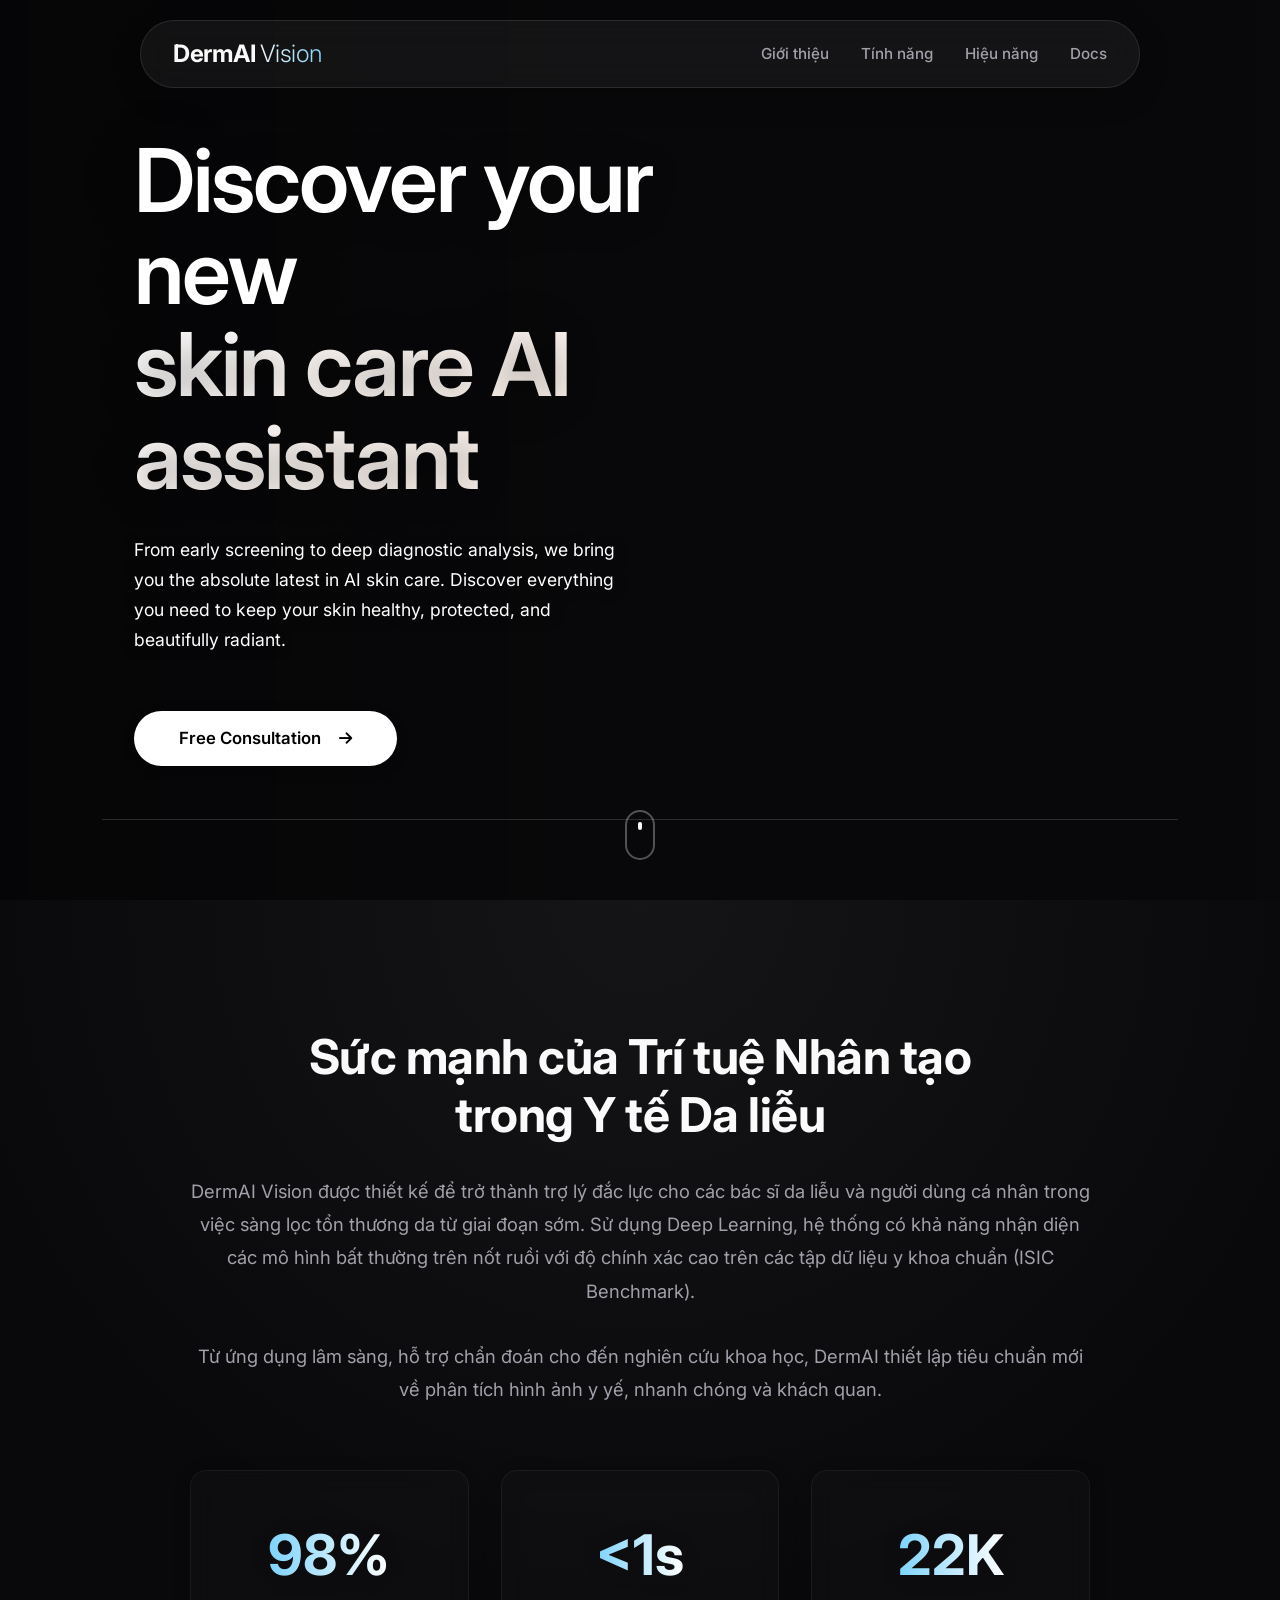
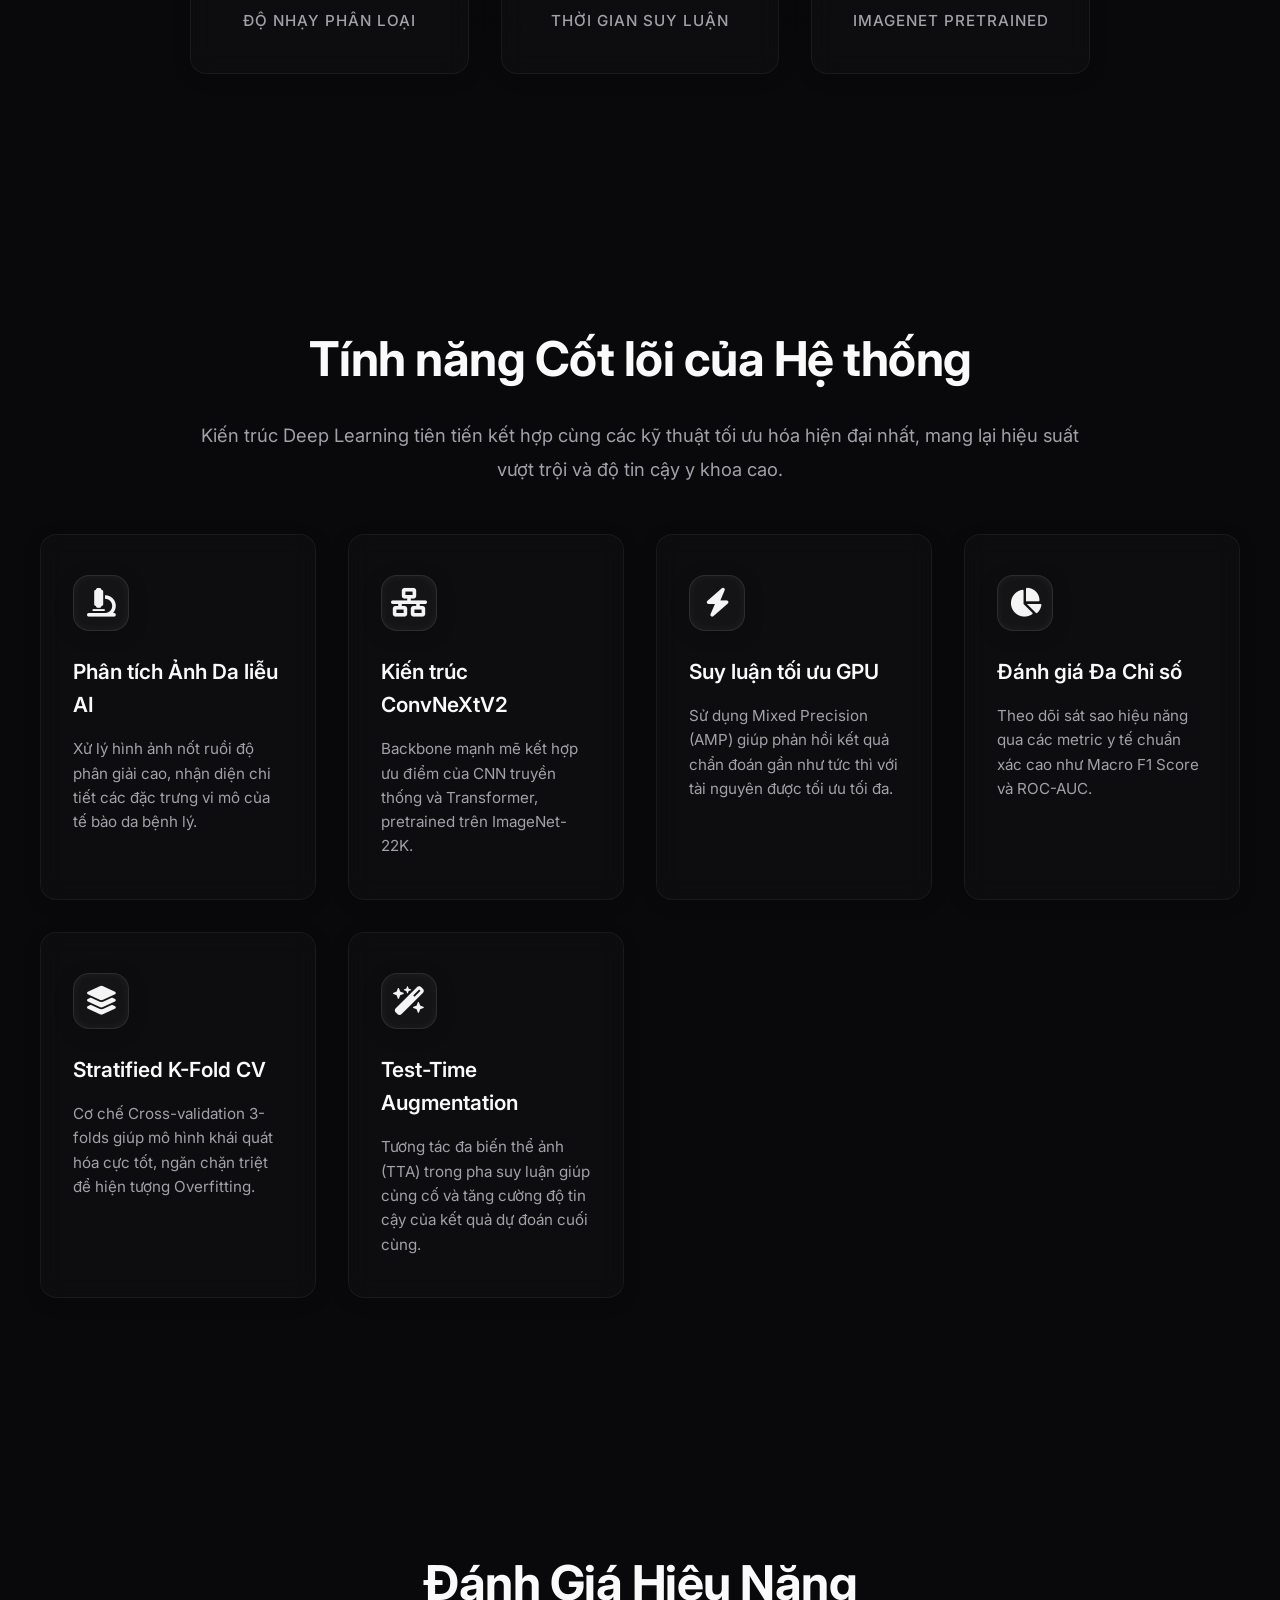
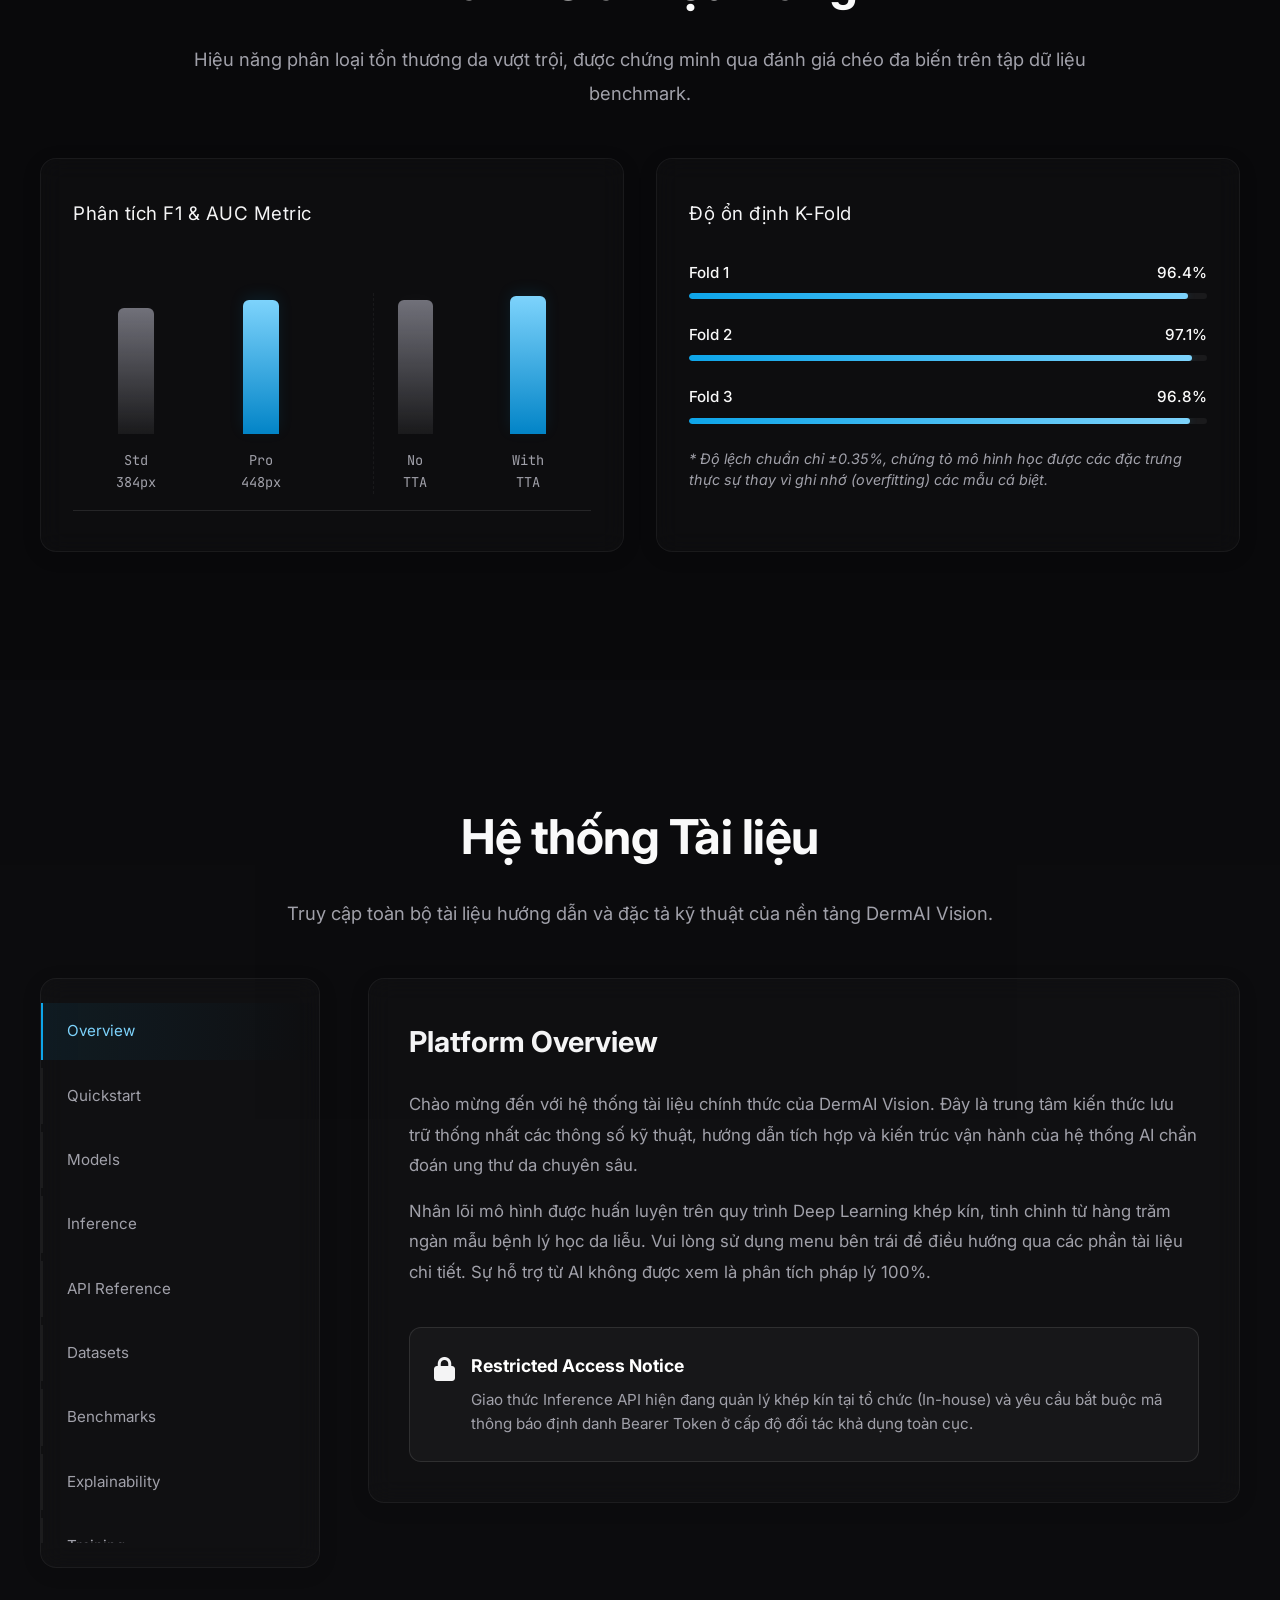
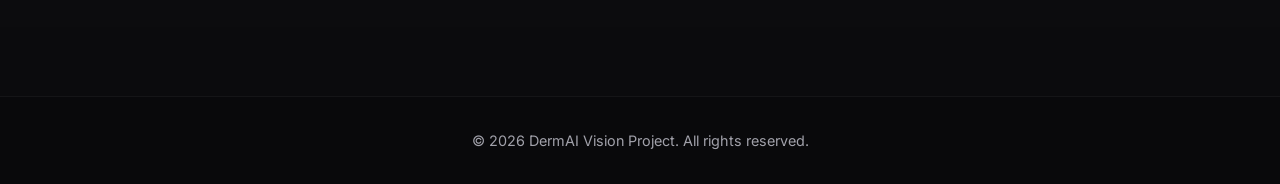
==== frontend/intro/index.html @ d3914eed "refactor: restructure project directories and enhance security - Separated frontend and backend arch" ====
<!DOCTYPE html>
<html lang="vi">
<head>
    <meta charset="UTF-8">
    <meta name="viewport" content="width=device-width, initial-scale=1.0">
    <title>DermAI Vision - Intelligent Skin Cancer Diagnostics</title>
    
    <!-- Google Fonts -->
    <link rel="preconnect" href="https://fonts.googleapis.com">
    <link rel="preconnect" href="https://fonts.gstatic.com" crossorigin>
    <link href="https://fonts.googleapis.com/css2?family=Inter:wght@300;400;500;600;700&family=JetBrains+Mono:wght@400;500&display=swap" rel="stylesheet">
    
    <!-- FontAwesome/Icons (Optional) -->
    <link rel="stylesheet" href="https://cdnjs.cloudflare.com/ajax/libs/font-awesome/6.4.0/css/all.min.css">

    <!-- CSS -->
    <link rel="stylesheet" href="css/style.css">
</head>
<body>
    <!-- Global Video Background -->
    <div class="global-bg">
        <video id="hero-video" class="hero-video" autoplay muted loop playsinline>
            <source src="assets/video/AQMVmWr7PgDIS2h0qW_JdvofyWHQ7cpdu-B5Ozcn6JYbDQYwxaC8w4nMIDfQ5KLmfvNhby1kCQ-ObnNTNcZVgM-mAI3JYS0xgq61jTrDYUywImmwaN-jobUMpyTXo44Y.mp4" type="video/mp4">
        </video>
        <div class="hero-overlay"></div>
    </div>

    <!-- Navbar -->
    <nav class="navbar">
        <div class="nav-container">
            <a href="#" class="logo">DermAI <span>Vision</span></a>
            <div class="nav-links">
                <a href="#intro">Giới thiệu</a>
                <a href="#features">Tính năng</a>
                <a href="#evaluation">Hiệu năng</a>
                <a href="#docs">Docs</a>
            </div>
        </div>
    </nav>

    <!-- Main Content -->
    <main>
        <!-- Hero Section -->
        <header id="hero" class="hero-section">
            <div class="hero-content">
                <h1 class="hero-title animate-on-scroll">
                    Discover your new <br/>
                    <span class="gradient-text">skin care AI assistant</span>
                </h1>
                <p class="hero-desc animate-on-scroll delay-1">
                    From early screening to deep diagnostic analysis, we bring you the absolute latest in AI skin care. Discover everything you need to keep your skin healthy, protected, and beautifully radiant.
                </p>
                <div class="hero-actions animate-on-scroll delay-2">
                    <a href="../app.html" class="btn btn-glow">
                        Free Consultation <i class="fa-solid fa-arrow-right" style="margin-left: 10px; font-size: 0.9em;"></i>
                    </a>
                </div>
            </div>
            
            <!-- Scroll Indicator -->
            <div class="scroll-indicator">
                <div class="mouse"></div>
            </div>
        </header>

        <!-- Intro Section -->
        <section id="intro" class="section intro-section">
            <div class="container container-narrow text-center">
                <h2 class="section-title animate-on-scroll">Sức mạnh của Trí tuệ Nhân tạo<br>trong Y tế Da liễu</h2>
                <p class="section-desc animate-on-scroll delay-1">
                    DermAI Vision được thiết kế để trở thành trợ lý đắc lực cho các bác sĩ da liễu và người dùng cá nhân trong việc sàng lọc tổn thương da từ giai đoạn sớm. Sử dụng Deep Learning, hệ thống có khả năng nhận diện các mô hình bất thường trên nốt ruồi với độ chính xác cao trên các tập dữ liệu y khoa chuẩn (ISIC Benchmark).
                </p>
                <p class="section-desc animate-on-scroll delay-2">
                    Từ ứng dụng lâm sàng, hỗ trợ chẩn đoán cho đến nghiên cứu khoa học, DermAI thiết lập tiêu chuẩn mới về phân tích hình ảnh y yế, nhanh chóng và khách quan.
                </p>
                <div class="grid class-3 intro-stats animate-on-scroll delay-3">
                    <div class="stat-item glass-card">
                        <h3 class="stat-number gradient-text">98%</h3>
                        <p class="stat-label">Độ nhạy phân loại</p>
                    </div>
                    <div class="stat-item glass-card">
                        <h3 class="stat-number gradient-text">&lt;1s</h3>
                        <p class="stat-label">Thời gian suy luận</p>
                    </div>
                    <div class="stat-item glass-card">
                        <h3 class="stat-number gradient-text">22K</h3>
                        <p class="stat-label">ImageNet Pretrained</p>
                    </div>
                </div>
            </div>
        </section>

        <!-- Features Section -->
        <section id="features" class="section">
            <div class="container">
                <div class="text-center">
                    <h2 class="section-title animate-on-scroll">Tính năng Cốt lõi của Hệ thống</h2>
                    <p class="section-desc animate-on-scroll delay-1 container-narrow" style="margin: 0 auto 3rem auto;">
                        Kiến trúc Deep Learning tiên tiến kết hợp cùng các kỹ thuật tối ưu hóa hiện đại nhất, mang lại hiệu suất vượt trội và độ tin cậy y khoa cao.
                    </p>
                </div>

                <div class="grid class-3 features-grid">
                    <div class="glass-card feature-card animate-on-scroll delay-1">
                        <div class="feature-icon"><i class="fa-solid fa-microscope"></i></div>
                        <h3>Phân tích Ảnh Da liễu AI</h3>
                        <p>Xử lý hình ảnh nốt ruồi độ phân giải cao, nhận diện chi tiết các đặc trưng vi mô của tế bào da bệnh lý.</p>
                    </div>
                    
                    <div class="glass-card feature-card animate-on-scroll delay-2">
                        <div class="feature-icon"><i class="fa-solid fa-network-wired"></i></div>
                        <h3>Kiến trúc ConvNeXtV2</h3>
                        <p>Backbone mạnh mẽ kết hợp ưu điểm của CNN truyền thống và Transformer, pretrained trên ImageNet-22K.</p>
                    </div>

                    <div class="glass-card feature-card animate-on-scroll delay-3">
                        <div class="feature-icon"><i class="fa-solid fa-bolt"></i></div>
                        <h3>Suy luận tối ưu GPU</h3>
                        <p>Sử dụng Mixed Precision (AMP) giúp phản hồi kết quả chẩn đoán gần như tức thì với tài nguyên được tối ưu tối đa.</p>
                    </div>

                    <div class="glass-card feature-card animate-on-scroll delay-1">
                        <div class="feature-icon"><i class="fa-solid fa-chart-pie"></i></div>
                        <h3>Đánh giá Đa Chỉ số</h3>
                        <p>Theo dõi sát sao hiệu năng qua các metric y tế chuẩn xác cao như Macro F1 Score và ROC-AUC.</p>
                    </div>

                    <div class="glass-card feature-card animate-on-scroll delay-2">
                        <div class="feature-icon"><i class="fa-solid fa-layer-group"></i></div>
                        <h3>Stratified K-Fold CV</h3>
                        <p>Cơ chế Cross-validation 3-folds giúp mô hình khái quát hóa cực tốt, ngăn chặn triệt để hiện tượng Overfitting.</p>
                    </div>

                    <div class="glass-card feature-card animate-on-scroll delay-3">
                        <div class="feature-icon"><i class="fa-solid fa-wand-magic-sparkles"></i></div>
                        <h3>Test-Time Augmentation</h3>
                        <p>Tương tác đa biến thể ảnh (TTA) trong pha suy luận giúp củng cố và tăng cường độ tin cậy của kết quả dự đoán cuối cùng.</p>
                    </div>
                </div>
            </div>
        </section>

        <!-- Các section tiếp theo sẽ phát triển ở đây -->

        <!-- Evaluation Section -->
        <section id="evaluation" class="section eval-section">
            <div class="container">
                <div class="text-center">
                    <h2 class="section-title animate-on-scroll">Đánh Giá Hiệu Năng</h2>
                    <p class="section-desc animate-on-scroll delay-1 container-narrow" style="margin: 0 auto 3rem auto;">
                        Hiệu năng phân loại tổn thương da vượt trội, được chứng minh qua đánh giá chéo đa biến trên tập dữ liệu benchmark.
                    </p>
                </div>

                <div class="grid class-2 animate-on-scroll delay-2">
                    <div class="glass-card">
                        <h3 style="margin-bottom: 2rem; color: var(--titanium-light); font-weight: 400; letter-spacing: 0.5px;">Phân tích F1 & AUC Metric</h3>
                        
                        <div class="v-chart-container">
                            <div class="v-chart-col">
                                <div class="v-value">89%</div>
                                <div class="v-bar-wrapper">
                                    <div class="v-bar fill-muted animate" style="height: 89%;"></div>
                                </div>
                                <div class="v-label">Std<br/>384px</div>
                            </div>
                            <div class="v-chart-col">
                                <div class="v-value">95%</div>
                                <div class="v-bar-wrapper">
                                    <div class="v-bar fill-accent animate" style="height: 95%;"></div>
                                </div>
                                <div class="v-label">Pro<br/>448px</div>
                            </div>
                            <div class="v-chart-col" style="margin-left: 1rem; border-left: 1px dashed rgba(255,255,255,0.05); padding-left: 1.5rem;">
                                <div class="v-value">95%</div>
                                <div class="v-bar-wrapper">
                                    <div class="v-bar fill-muted animate" style="height: 95%;"></div>
                                </div>
                                <div class="v-label">No<br/>TTA</div>
                            </div>
                            <div class="v-chart-col">
                                <div class="v-value">98%</div>
                                <div class="v-bar-wrapper">
                                    <div class="v-bar fill-accent animate" style="height: 98%;"></div>
                                </div>
                                <div class="v-label">With<br/>TTA</div>
                            </div>
                        </div>
                    </div>

                    <div class="glass-card">
                        <h3 style="margin-bottom: 2rem; color: var(--titanium-light); font-weight: 400; letter-spacing: 0.5px;">Độ ổn định K-Fold</h3>
                        <div class="fold-stats">
                            <div class="fold-item">
                                <div class="fold-header"><span>Fold 1</span><span>96.4%</span></div>
                                <div class="progress-bar"><div class="progress-fill" style="width: 96.4%;"></div></div>
                            </div>
                            <div class="fold-item">
                                <div class="fold-header"><span>Fold 2</span><span>97.1%</span></div>
                                <div class="progress-bar"><div class="progress-fill" style="width: 97.1%;"></div></div>
                            </div>
                            <div class="fold-item">
                                <div class="fold-header"><span>Fold 3</span><span>96.8%</span></div>
                                <div class="progress-bar"><div class="progress-fill" style="width: 96.8%;"></div></div>
                            </div>
                        </div>
                        <p class="stability-note mt-4"><em>* Độ lệch chuẩn chỉ ±0.35%, chứng tỏ mô hình học được các đặc trưng thực sự thay vì ghi nhớ (overfitting) các mẫu cá biệt.</em></p>
                    </div>
                </div>
            </div>
        </section>

        <!-- System Docs Section -->
        <section id="docs" class="section tech-section" style="background: rgba(255,255,255,0.01);">
            <div class="container container-narrow" style="max-width: 1200px;">
                <div class="text-center">
                    <h2 class="section-title animate-on-scroll">Hệ thống Tài liệu</h2>
                    <p class="section-desc animate-on-scroll delay-1" style="margin: 0 auto 3rem auto; max-width: 800px;">
                        Truy cập toàn bộ tài liệu hướng dẫn và đặc tả kỹ thuật của nền tảng DermAI Vision.
                    </p>
                </div>

                <div class="tech-container animate-on-scroll delay-2" style="display: grid; grid-template-columns: 280px 1fr; align-items: start; gap: 3rem;">
                    <div class="tech-sidebar glass-card" style="padding: 1.5rem 0; width: 100%;">
                        <ul style="max-height: 60vh; overflow-y: auto;">
                            <li class="active" data-target="doc-overview">Overview</li>
                            <li data-target="doc-quickstart">Quickstart</li>
                            <li data-target="doc-models">Models</li>
                            <li data-target="doc-inference">Inference</li>
                            <li data-target="doc-api">API Reference</li>
                            <li data-target="doc-datasets">Datasets</li>
                            <li data-target="doc-benchmarks">Benchmarks</li>
                            <li data-target="doc-explainability">Explainability</li>
                            <li data-target="doc-training">Training</li>
                            <li data-target="doc-architecture">Architecture</li>
                            <li data-target="doc-deployment">Deployment</li>
                            <li data-target="doc-ui">UI Integration</li>
                            <li data-target="doc-compliance">Compliance</li>
                            <li data-target="doc-faq">FAQ</li>
                            <li data-target="doc-changelog">Changelog</li>
                        </ul>
                    </div>
                    
                    <div class="tech-content glass-card" style="padding: 2.5rem !important; min-height: 50vh;">
                        <!-- Overview -->
                        <div id="doc-overview" class="doc-pane active" style="display: block;">
                            <h3 style="margin-bottom: 1.5rem; color: var(--titanium-light); font-size: 1.8rem;">Platform Overview</h3>
                            <p style="color: var(--text-secondary); line-height: 1.8; margin-bottom: 1rem; font-size: 1.05rem;">
                                Chào mừng đến với hệ thống tài liệu chính thức của DermAI Vision. Đây là trung tâm kiến thức lưu trữ thống nhất các thông số kỹ thuật, hướng dẫn tích hợp và kiến trúc vận hành của hệ thống AI chẩn đoán ung thư da chuyên sâu.
                            </p>
                            <p style="color: var(--text-secondary); line-height: 1.8; font-size: 1.05rem;">
                                Nhân lõi mô hình được huấn luyện trên quy trình Deep Learning khép kín, tinh chỉnh từ hàng trăm ngàn mẫu bệnh lý học da liễu. Vui lòng sử dụng menu bên trái để điều hướng qua các phần tài liệu chi tiết. Sự hỗ trợ từ AI không được xem là phân tích pháp lý 100%.
                            </p>
                            <div style="margin-top: 2.5rem; padding: 1.5rem; background: rgba(255, 255, 255, 0.03); border: 1px solid rgba(255, 255, 255, 0.1); border-radius: 12px; display: flex; align-items: flex-start; gap: 1rem;">
                                <i class="fa-solid fa-lock" style="color: var(--titanium-light); font-size: 1.5rem; margin-top: 5px;"></i>
                                <div>
                                    <h4 style="color: #fff; margin-bottom: 0.5rem; font-size: 1.1rem;">Restricted Access Notice</h4>
                                    <p style="color: var(--text-secondary); font-size: 0.95rem; line-height: 1.6;">Giao thức Inference API hiện đang quản lý khép kín tại tổ chức (In-house) và yêu cầu bắt buộc mã thông báo định danh Bearer Token ở cấp độ đối tác khả dụng toàn cục.</p>
                                </div>
                            </div>
                        </div>

                        <!-- Quickstart -->
                        <div id="doc-quickstart" class="doc-pane" style="display: none;">
                            <h3 style="margin-bottom: 1.5rem; color: var(--titanium-light); font-size: 1.8rem;">Quickstart Integration</h3>
                            <p style="color: var(--text-secondary); line-height: 1.8; font-size: 1.05rem; margin-bottom: 1rem;">Tích hợp AI chẩn đoán vào hệ thống HIS/EMR của tổ chức y tế chỉ với 3 bước chuẩn hóa:</p>
                            <ul style="color: var(--text-secondary); line-height: 1.8; font-size: 1.05rem; padding-left: 1.5rem;">
                                <li><strong>B1:</strong> Yêu cầu kết nối vật lý qua kênh độc quyền nội bộ (VPN y tế khu vực).</li>
                                <li><strong>B2:</strong> Cấp phiên Endpoint Base URL và Bearer Key định danh thông qua Administrator.</li>
                                <li><strong>B3:</strong> Kiểm duyệt phản hồi (Handshake API) bằng cURL script bảo mật do chuyên gia cung cấp.</li>
                            </ul>
                        </div>

                        <!-- Models -->
                        <div id="doc-models" class="doc-pane" style="display: none;">
                            <h3 style="margin-bottom: 1.5rem; color: var(--titanium-light); font-size: 1.8rem;">Proprietary Models</h3>
                            <p style="color: var(--text-secondary); line-height: 1.8; font-size: 1.05rem;">
                                Core System chứa hai nhánh cấu hình mạnh mẽ để y bác sĩ lựa chọn:
                                <br><br>
                                - <strong>DermAI-v1.0 (Standard)</strong>: Tương thích tốt ảnh bệnh quang học 384x384px. Tốc độ suy luận siêu tốc <code>0.12s</code> phục vụ luồng Sàng Lọc quy mô lớn.
                                <br><br>
                                - <strong>DermAI-v2.0-Pro (HighRes)</strong>: Phân tích tế bào biểu bì sâu trên mạng điểm ảnh 448x448px, tập trung cho Chẩn đoán sâu tại các chuyên khoa.
                                <br><br>
                                <em>Lưu ý: Parameters/Weights của mô hình đã bị mã hóa phần cứng nội bộ.</em>
                            </p>
                        </div>

                        <!-- Inference -->
                        <div id="doc-inference" class="doc-pane" style="display: none;">
                            <h3 style="margin-bottom: 1.5rem; color: var(--titanium-light); font-size: 1.8rem;">Inference Protocol</h3>
                            <p style="color: var(--text-secondary); line-height: 1.8; font-size: 1.05rem;">
                                Tiến trình truyền dẫn ảnh yêu cầu định dạng Payload JSON nghiêm ngặt (chuỗi Base64 <code>image/jpeg</code>). Server nhận tải sẽ tự động thực thi quá trình Test-Time Augmentation (TTA) trên lõi TensorRT.
                            </p>
                        </div>

                        <!-- API Reference -->
                        <div id="doc-api" class="doc-pane" style="display: none;">
                            <h3 style="margin-bottom: 1.5rem; color: var(--titanium-light); font-size: 1.8rem;">Secure API Reference</h3>
                            <p style="color: var(--text-secondary); line-height: 1.8; font-size: 1.05rem;">
                                Đường dẫn xử lý REST tiêu chuẩn:<br>
                                - <code>POST /v1/vision/predict</code>: Trả về ma trận xác suất (Softmax array) chứa top rủi ro bệnh lý.<br>
                                - <code>POST /v1/vision/explain</code>: Sinh đồ thị Grad-CAM chuẩn y tế hỗ trợ bác sĩ chẩn đoán hình ảnh.<br>
                                Authentication Header: <code>Authorization: Bearer [REDACTED]</code>.
                            </p>
                        </div>

                        <!-- Datasets -->
                        <div id="doc-datasets" class="doc-pane" style="display: none;">
                            <h3 style="margin-bottom: 1.5rem; color: var(--titanium-light); font-size: 1.8rem;">Datasets Privacy</h3>
                            <p style="color: var(--text-secondary); line-height: 1.8; font-size: 1.05rem;">
                                Quy trình làm sạch dữ liệu (Metadata Cleansing) tự động khép kín. Thuật toán đã được "nạp nhãn mác" dựa trên kho kho dữ liệu phân loại chéo với 3 chuyên gia từ các viện uy tín, song song với tập chuẩn (ISIC 2019/2020 Benchmark archive).
                            </p>
                        </div>

                        <!-- Benchmarks -->
                        <div id="doc-benchmarks" class="doc-pane" style="display: none;">
                            <h3 style="margin-bottom: 1.5rem; color: var(--titanium-light); font-size: 1.8rem;">Evaluation Benchmarks</h3>
                            <p style="color: var(--text-secondary); line-height: 1.8; font-size: 1.05rem;">
                                Tổng quát hóa khả năng phán đoán ở mức <strong>98% Macro AUC</strong> trên mẫu tế bào ác tính / lành tính. Kiến trúc học K-fold cross-validation chứng minh mô hình hoạt động bền vững trước thông tin sai lệch nhỏ của bức xạ ảnh (Noise injection).
                            </p>
                        </div>

                        <!-- Explainability -->
                        <div id="doc-explainability" class="doc-pane" style="display: none;">
                            <h3 style="margin-bottom: 1.5rem; color: var(--titanium-light); font-size: 1.8rem;">Algorithmic Explainability</h3>
                            <p style="color: var(--text-secondary); line-height: 1.8; font-size: 1.05rem;">
                                Hệ thống không sử dụng nguyên lý hộp đen bảo thủ. Một sơ đồ mạng nhiệt đa lớp (Layer Heatmap CAM) sẽ thắp sáng vùng tế bào cụ thể gây nguy hiểm để "thuyết phục" y bác sĩ điều trị và dễ dàng truy vết lại chẩn đoán.
                            </p>
                        </div>

                        <!-- Training (Encrypted) -->
                        <div id="doc-training" class="doc-pane" style="display: none;">
                            <h3 style="margin-bottom: 1.5rem; color: #ff5f56; font-size: 1.8rem;"><i class="fa-solid fa-lock" style="font-size: 1.2rem; margin-right: 0.5rem; color: #ff5f56;"></i> Encrypted Content: Training Log</h3>
                            <p style="color: var(--text-secondary); line-height: 1.8; font-size: 1.05rem;">
                                Dữ liệu thực thi máy chủ, môi trường huấn luyện đa luồng Multi-GPU, Loss Class-weight Imbalance Optimization cũng như lịch trình tính toán LR (Learning Rate Schedule) <strong>đã bị khóa</strong> đối với hạng Authorization Viewer hiện tại.
                            </p>
                        </div>

                        <!-- Architecture (Encrypted) -->
                        <div id="doc-architecture" class="doc-pane" style="display: none;">
                            <h3 style="margin-bottom: 1.5rem; color: #ff5f56; font-size: 1.8rem;"><i class="fa-solid fa-lock" style="font-size: 1.2rem; margin-right: 0.5rem; color: #ff5f56;"></i> Encrypted Content: Deep Architecture</h3>
                            <p style="color: var(--text-secondary); line-height: 1.8; font-size: 1.05rem;">
                                Sơ đồ biểu diễn mã giả thiết kế lõi ConvNeXtV2 (Depthwise Convolution Layers & Token Mixers) là tài nguyên độc quyền do hệ thống tự phát triển. Yêu cầu cấp quyền chuyên sâu.
                            </p>
                        </div>

                        <!-- Deployment -->
                        <div id="doc-deployment" class="doc-pane" style="display: none;">
                            <h3 style="margin-bottom: 1.5rem; color: var(--titanium-light); font-size: 1.8rem;">Deployment Specs</h3>
                            <p style="color: var(--text-secondary); line-height: 1.8; font-size: 1.05rem;">
                                Hệ thống đóng gói tuân thủ bảo mật nội bộ và tương thích triển khai <strong>On-Premises</strong> Server (Máy chủ bệnh viện vật lý) hoặc Container Edge (Cấp cao). Không truyền luồng dữ liệu thô ra môi trường Internet mở.
                            </p>
                        </div>

                        <!-- UI Integration -->
                        <div id="doc-ui" class="doc-pane" style="display: none;">
                            <h3 style="margin-bottom: 1.5rem; color: var(--titanium-light); font-size: 1.8rem;">Client / UI Integration</h3>
                            <p style="color: var(--text-secondary); line-height: 1.8; font-size: 1.05rem;">
                                Nền tảng phân phối kèm một "Widget Dashboard" nhỏ gọn viết bằng Javascript SDK nhằm giúp Phòng Khám dễ dàng dán kết quả biểu đồ chẩn đoán sắc tố lên Website hoặc Máy tĩnh HIS đang chạy.
                            </p>
                        </div>

                        <!-- Compliance -->
                        <div id="doc-compliance" class="doc-pane" style="display: none;">
                            <h3 style="margin-bottom: 1.5rem; color: var(--titanium-light); font-size: 1.8rem;">Legal & Compliance</h3>
                            <p style="color: var(--text-secondary); line-height: 1.8; font-size: 1.05rem;">
                                Luồng công nghệ được tuân thủ 100% dựa trên quy tắc bảo vệ thông tin sức khỏe chuẩn (HIPAA / GDPR). Thuật toán không bao giờ ghi nhận hay lưu trữ Metadata thông tin định danh y tế thực tế dưới bất kỳ hình thức nào.
                            </p>
                        </div>

                        <!-- FAQ -->
                        <div id="doc-faq" class="doc-pane" style="display: none;">
                            <h3 style="margin-bottom: 1.5rem; color: var(--titanium-light); font-size: 1.8rem;">FAQ</h3>
                            <p style="color: var(--text-secondary); line-height: 1.8; font-size: 1.05rem;">
                                <strong>Hệ thống cập nhật phi tuyến mà không dừng ứng dụng (Zero-downtime)?</strong><br>
                                Đúng vậy, máy chủ AI xử lý giao thoa qua cơ chế cân bằng tải, các trạm máy bệnh viện sẽ luôn nhận phản hồi liên tục. SLA đảm bảo Uptime lên đến 99.9%.
                            </p>
                        </div>

                        <!-- Changelog -->
                        <div id="doc-changelog" class="doc-pane" style="display: none;">
                            <h3 style="margin-bottom: 1.5rem; color: var(--titanium-light); font-size: 1.8rem;">Changelog & Revisions</h3>
                            <p style="color: var(--text-secondary); line-height: 1.8; font-size: 1.05rem;">
                                <strong>Version V2.4 (Current Stable)</strong><br>
                                - Trình làng vi kiến trúc mới loại bỏ sợi nhiễu vật lý (mảng hạt, vi lông).<br>
                                - Cập nhật module màu đa sắc, cho phép mô hình dễ nhận diện hơn với các thấu kính Smartphone chất lượng dưới 12MP của bệnh nhân tự chụp.
                            </p>
                        </div>
                    </div>
                </div>
            </div>
        </section>

        <!-- Footer -->
        <footer style="text-align: center; padding: 2rem; border-top: 1px solid rgba(255,255,255,0.05); color: var(--text-secondary); font-size: 0.9rem;">
            <p>&copy; 2026 DermAI Vision Project. All rights reserved.</p>
        </footer>
    </main>


    <!-- JS -->
    <script src="js/main.js"></script>
</body>
</html>
---- frontend/intro/css/style.css ----
/* =========================================
   VARIABLES & DESIGN TOKENS
   ========================================= */
:root {
    --bg-dark: #09090b; /* Deep zinc background for contrast */
    --text-primary: #fafafa;
    --text-secondary: #a1a1aa;
    
    /* Titanium / Glassmorphism Colors */
    --glass-bg: rgba(255, 255, 255, 0.02);
    --glass-border: rgba(255, 255, 255, 0.05);
    --glass-shadow: 0 8px 32px 0 rgba(0, 0, 0, 0.5);
    --blue-glow: rgba(212, 212, 216, 0.1); /* Soft silver glow */
    --accent-blue: #e4e4e7; /* Zinc 200 / Silver */
    
    /* Explicit Titanium Colors */
    --titanium-light: #f4f4f5;
    --titanium-base: #d4d4d8;
    --titanium-dark: #71717a;
    
    /* Luxurious Medical Blue */
    --medical-blue-light: #7dd3fc;
    --medical-blue-base: #0ea5e9;
    --medical-blue-dark: #0284c7;
    
    /* Typography */
    --font-main: 'Inter', sans-serif;
    --font-code: 'JetBrains Mono', monospace;
    
    /* Transitions */
    --transition-smooth: all 0.5s cubic-bezier(0.16, 1, 0.3, 1);
}

/* Custom Scrollbar */
::-webkit-scrollbar {
    width: 6px;
    height: 6px;
}
::-webkit-scrollbar-track {
    background: transparent;
}
::-webkit-scrollbar-thumb {
    background: rgba(255, 255, 255, 0.15);
    border-radius: 10px;
}
::-webkit-scrollbar-thumb:hover {
    background: rgba(56, 189, 248, 0.5);
}

@keyframes fadeInTab {
    from { opacity: 0; transform: translateY(10px); }
    to { opacity: 1; transform: translateY(0); }
}

/* =========================================
   RESET & BASE STYLES
   ========================================= */
* {
    margin: 0;
    padding: 0;
    box-sizing: border-box;
}

html {
    scroll-behavior: smooth;
}

body {
    background-color: var(--bg-dark);
    color: var(--text-primary);
    font-family: var(--font-main);
    line-height: 1.6;
    overflow-x: hidden;
    -webkit-font-smoothing: antialiased;
}

a {
    text-decoration: none;
    color: inherit;
    transition: var(--transition-smooth);
}

/* =========================================
   NAVBAR (GLASSMORPHISM PILL)
   ========================================= */
.navbar {
    position: fixed;
    top: 20px;
    left: 50%;
    transform: translateX(-50%);
    width: 90%;
    max-width: 1000px;
    z-index: 1000;
    background: rgba(255, 255, 255, 0.05);
    backdrop-filter: blur(16px);
    -webkit-backdrop-filter: blur(16px);
    border: 1px solid rgba(255, 255, 255, 0.1);
    border-radius: 50px;
    box-shadow: 0 8px 32px rgba(0, 0, 0, 0.2);
    transition: var(--transition-smooth);
    /* Entry animation */
    animation: slideDownNav 1s cubic-bezier(0.16, 1, 0.3, 1) 0.5s both;
}

@keyframes slideDownNav {
    from { transform: translate(-50%, -100px); opacity: 0; }
    to { transform: translate(-50%, 0); opacity: 1; }
}

.nav-container {
    padding: 0.8rem 2rem;
    display: flex;
    justify-content: space-between;
    align-items: center;
}

.logo {
    font-size: 1.5rem;
    font-weight: 700;
    letter-spacing: -0.5px;
    display: inline-block;
    transition: transform 0.3s ease;
}

.logo:hover {
    transform: scale(1.05);
}

.logo span {
    font-weight: 300;
    color: var(--medical-blue-light);
    background: linear-gradient(90deg, var(--titanium-light), var(--medical-blue-light), var(--titanium-light));
    background-size: 200% auto;
    -webkit-background-clip: text;
    background-clip: text;
    -webkit-text-fill-color: transparent;
    animation: shineText 4s linear infinite;
}

@keyframes shineText {
    to { background-position: 200% center; }
}

.nav-links {
    display: flex;
    gap: 2rem;
    align-items: center;
}

.nav-links a {
    font-size: 0.95rem;
    font-weight: 500;
    color: var(--text-secondary);
    position: relative;
    padding: 0.5rem 0;
}

.nav-links a:hover,
.nav-links a.active {
    color: var(--text-primary);
    text-shadow: 0 0 10px rgba(255,255,255,0.5);
}

.nav-links a::after {
    content: '';
    position: absolute;
    bottom: 0;
    left: 50%;
    transform: translateX(-50%);
    width: 0;
    height: 2px;
    background: var(--medical-blue-base);
    transition: width 0.3s cubic-bezier(0.16, 1, 0.3, 1), background 0.3s;
    box-shadow: 0 0 8px var(--medical-blue-base);
    border-radius: 2px;
}

.nav-links a:hover::after,
.nav-links a.active::after {
    width: 100%;
}

.nav-links a.active::after {
    background: #fff;
    box-shadow: 0 0 10px #fff;
}

.btn-demo {
    background: rgb(255, 255, 255);
    border: 1px solid var(--glass-border);
    padding: 0.5rem 1.2rem;
    border-radius: 8px;
    color: var(--text-primary) !important;
    position: relative;
    overflow: hidden;
}

.btn-demo:hover {
    background: rgb(255, 255, 255);
    box-shadow: 0 0 15px var(--blue-glow);
    border-color: rgba(56, 189, 248, 0.5);
}

.btn-demo::after {
    content: '';
    position: absolute;
    top: 0;
    left: -100%;
    width: 50%;
    height: 100%;
    background: linear-gradient(90deg, transparent, rgba(255,255,255,0.4), transparent);
    transform: skewX(-20deg);
    transition: left 0.5s ease;
}

.btn-demo:hover::after {
    left: 150%;
}

/* =========================================
   GLOBAL VIDEO BACKGROUND
   ========================================= */
.global-bg {
    position: fixed;
    top: 0;
    left: 0;
    width: 100vw;
    height: 100vh;
    z-index: -2;
    overflow: hidden;
    pointer-events: none; /* Add this to ensure it doesn't block interactions */
}

.hero-video {
    position: absolute;
    top: 50%;
    left: 50%;
    min-width: 100%;
    min-height: 100%;
    width: auto;
    height: auto;
    transform: translate(-50%, -50%);
    object-fit: cover;
    opacity: 0.85; /* Làm rực rỡ và sáng hơn so với cũ (0.6) */
}

.hero-overlay {
    position: absolute;
    top: 0;
    left: 0;
    width: 100%;
    height: 100%;
    /* Gradient slightly darker on the left to pop the text */
    background: linear-gradient(90deg, rgba(0,0,0,0.35) 0%, rgba(0,0,0,0.05) 50%, transparent 100%);
    backdrop-filter: blur(2px); /* Very subtle blur for text clarity */
    -webkit-backdrop-filter: blur(2px);
    pointer-events: none; /* Ensure overlay doesn't block clicks */
}

/* =========================================
   HERO SECTION
   ========================================= */
.hero-section {
    position: relative;
    height: 100vh;
    width: 100vw;
    display: flex;
    align-items: center;
    justify-content: flex-start; /* Aligned to left like sample */
    padding-left: 8%; /* Spacing from edge */
    overflow: hidden;
}

/* Subtle line at the bottom of hero like sample image */
.hero-section::after {
    content: '';
    position: absolute;
    bottom: 80px;
    left: 8%;
    right: 8%;
    height: 1px;
    background: rgba(255, 255, 255, 0.15);
    z-index: 1;
}

.hero-content {
    text-align: left; /* Text alignment left */
    z-index: 1;
    max-width: 650px;
    padding: 0 2rem;
}

.badge {
    display: inline-block;
    padding: 0.4rem 1.2rem;
    font-size: 0.85rem;
    font-weight: 600;
    letter-spacing: 1px;
    text-transform: uppercase;
    color: var(--medical-blue-light);
    background: rgba(14, 165, 233, 0.1);
    border: 1px solid rgba(14, 165, 233, 0.3);
    border-radius: 50px;
    margin-bottom: 2rem;
    box-shadow: 0 0 20px rgba(14, 165, 233, 0.2);
}

.hero-title {
    font-size: clamp(3rem, 7vw, 5.5rem);
    font-weight: 600;
    line-height: 1.05;
    margin-bottom: 2rem;
    letter-spacing: -2px;
    color: #ffffff; /* Pure white for maximum impact */
    /* Stronger, more refined shadow for readability on bright backgrounds */
    text-shadow: 0 4px 30px rgba(0,0,0,0.3), 0 0 100px rgba(0,0,0,0.1); 
}

.gradient-text {
    /* Subtle warm white gradient to match skin-care aesthetic */
    background: linear-gradient(135deg, #ffffff 0%, #fff0e6 100%);
    -webkit-background-clip: text;
    background-clip: text;
    -webkit-text-fill-color: transparent;
    display: inline-block;
    filter: drop-shadow(0 2px 10px rgba(0,0,0,0.1));
}

.cursor {
    display: inline-block;
    color: var(--medical-blue-base);
    font-weight: 300;
    margin-left: 5px;
    animation: blinkCursor 0.8s infinite;
}

@keyframes blinkCursor {
    0%, 100% { opacity: 1; }
    50% { opacity: 0; }
}

.hero-desc {
    font-size: clamp(1rem, 2vw, 1.1rem);
    color: #ffffff; /* High contrast white */
    opacity: 0.95;
    margin-bottom: 3.5rem;
    max-width: 500px;
    text-shadow: 0 2px 15px rgba(0,0,0,0.4); /* Added visibility shadow */
    line-height: 1.7;
    font-weight: 400;
}

.hero-actions {
    display: flex;
    gap: 1.5rem;
    justify-content: flex-start; /* Actions also left-aligned */
    flex-wrap: wrap;
}

.btn {
    display: inline-flex;
    align-items: center;
    gap: 0.5rem;
    padding: 0.8rem 2rem;
    border-radius: 12px;
    font-weight: 500;
    font-size: 1rem;
    cursor: pointer;
}

.btn-primary {
    background: #fff;
    color: #000;
    box-shadow: 0 4px 15px rgba(255, 255, 255, 0.2);
}

.btn-primary:hover {
    transform: translateY(-2px);
    box-shadow: 0 8px 25px rgba(255, 255, 255, 0.15);
}

/* Glow Button (Titanium Minimalist) */
.btn-glow {
    position: relative;
    z-index: 0;
    border: none;
    outline: none;
    color: #000; /* Dark text like sample */
    background: #fff; /* White bg like sample */
    border-radius: 50px;
    padding: 0.9rem 2.8rem;
    font-size: 1.05rem;
    font-weight: 600;
    overflow: hidden;
    letter-spacing: 0px;
    transition: var(--transition-smooth);
    box-shadow: 0 4px 15px rgba(0,0,0,0.1);
}

.btn-glow:hover {
    background: #f8f8f8;
    transform: translateY(-2px) scale(1.02);
    box-shadow: 0 8px 25px rgba(0,0,0,0.15);
}

/* Redefine before/after to match clean white style */
.btn-glow::before, .btn-glow::after {
    display: none;
}

@keyframes glowingBtn {
    0% { background-position: 0 0; }
    50% { background-position: 400% 0; }
    100% { background-position: 0 0; }
}

.btn-glow:hover::before {
    opacity: 1;
}

.btn-glow:hover {
    transform: translateY(-2px);
}

.btn-glow:active::after {
    background: transparent;
}

.btn-glow:active {
    color: #000;
}

.btn-secondary {
    background: var(--glass-bg);
    color: #fff;
    border: 1px solid var(--glass-border);
    backdrop-filter: blur(10px);
}

.btn-secondary:hover {
    background: rgba(255, 255, 255, 0.1);
    border-color: rgba(255, 255, 255, 0.2);
    transform: translateY(-2px);
}

/* Animations */
.animate-on-scroll {
    opacity: 0;
    transform: translateY(30px);
    transition: opacity 0.8s cubic-bezier(0.16, 1, 0.3, 1), transform 0.8s cubic-bezier(0.16, 1, 0.3, 1);
}

.animate-on-scroll.in-view {
    opacity: 1;
    transform: translateY(0);
}

.delay-1 { transition-delay: 0.1s; }
.delay-2 { transition-delay: 0.2s; }
.delay-3 { transition-delay: 0.3s; }

/* Scroll mouse indicator */
.scroll-indicator {
    position: absolute;
    bottom: 40px;
    left: 50%;
    transform: translateX(-50%);
    width: 30px;
    height: 50px;
    border: 2px solid rgba(255,255,255,0.3);
    border-radius: 20px;
    display: flex;
    justify-content: center;
    padding-top: 10px;
}

.mouse {
    width: 4px;
    height: 8px;
    background: #fff;
    border-radius: 2px;
    animation: scroll 2s infinite;
}

@keyframes scroll {
    0% { transform: translateY(0); opacity: 1; }
    100% { transform: translateY(20px); opacity: 0; }
}

/* =========================================
   COMMON SECTION STYLES
   ========================================= */
.section {
    padding: 8rem 2rem;
    position: relative;
}

.container {
    max-width: 1200px;
    margin: 0 auto;
    position: relative;
    z-index: 2;
}

.container-narrow {
    max-width: 900px;
}

.text-center {
    text-align: center;
}

.section-title {
    font-size: clamp(2rem, 4vw, 3rem);
    font-weight: 700;
    margin-bottom: 2rem;
    letter-spacing: -0.5px;
    line-height: 1.2;
}

.section-desc {
    font-size: 1.15rem;
    color: var(--text-secondary);
    margin-bottom: 2rem;
    line-height: 1.8;
}

.grid {
    display: grid;
    gap: 2rem;
}

.class-3 {
    grid-template-columns: repeat(auto-fit, minmax(250px, 1fr));
}

.glass-card {
    background: var(--glass-bg);
    border: 1px solid var(--glass-border);
    border-radius: 16px;
    padding: 2.5rem 2rem;
    backdrop-filter: blur(12px);
    -webkit-backdrop-filter: blur(12px);
    transition: var(--transition-smooth);
    box-shadow: 0 4px 20px rgba(0,0,0,0.1);
}

.glass-card:hover {
    transform: translateY(-8px);
    border-color: rgba(255, 255, 255, 0.15);
    background: rgba(255, 255, 255, 0.05);
    box-shadow: 0 12px 40px rgba(0,0,0,0.3);
}

/* =========================================
   INTRO SECTION
   ========================================= */
.intro-section {
    background: radial-gradient(circle at 50% 0%, rgba(255, 255, 255, 0.05) 0%, transparent 70%);
}

.intro-stats {
    margin-top: 4rem;
}

.stat-number {
    font-size: 3.5rem;
    font-weight: 700;
    margin-bottom: 0.5rem;
    background: linear-gradient(90deg, var(--medical-blue-light) 0%, #fff 100%);
    -webkit-background-clip: text;
    background-clip: text;
    -webkit-text-fill-color: transparent;
    display: inline-block;
}

.stat-label {
    font-size: 0.95rem;
    color: var(--text-secondary);
    text-transform: uppercase;
    letter-spacing: 1px;
    font-weight: 500;
}

/* =========================================
   FEATURES SECTION
   ========================================= */
.feature-card {
    display: flex;
    flex-direction: column;
    align-items: flex-start;
    text-align: left;
}

.feature-icon {
    font-size: 1.8rem;
    color: var(--titanium-light);
    margin-bottom: 1.5rem;
    width: 56px;
    height: 56px;
    border-radius: 16px;
    background: rgba(255, 255, 255, 0.03);
    display: flex;
    align-items: center;
    justify-content: center;
    border: 1px solid rgba(255, 255, 255, 0.1);
    box-shadow: 0 4px 20px rgba(0, 0, 0, 0.2), inset 0 0 10px rgba(255,255,255,0.05);
    transition: transform 0.4s cubic-bezier(0.16, 1, 0.3, 1), box-shadow 0.4s;
}

.feature-card:hover .feature-icon {
    transform: translateY(-5px);
    box-shadow: 0 8px 25px rgba(14, 165, 233, 0.15), inset 0 0 15px rgba(14, 165, 233, 0.1);
    color: var(--medical-blue-light);
    border-color: rgba(14, 165, 233, 0.3);
}

.feature-card h3 {
    font-size: 1.3rem;
    margin-bottom: 1rem;
    font-weight: 600;
}

.feature-card p {
    color: var(--text-secondary);
    font-size: 0.95rem;
    line-height: 1.6;
}

/* =========================================
   TECH DOCS SECTION
   ========================================= */
.tech-container {
    display: flex;
    gap: 2rem;
    margin-top: 2rem;
}

.tech-sidebar {
    width: 250px;
    flex-shrink: 0;
}

.tech-sidebar ul {
    list-style: none;
    position: sticky;
    top: 100px;
}

.tech-sidebar li {
    padding: 1rem 1.5rem;
    margin-bottom: 0.5rem;
    border-left: 2px solid var(--glass-border);
    cursor: pointer;
    color: var(--text-secondary);
    font-size: 0.95rem;
    transition: var(--transition-smooth);
}

.tech-sidebar li:hover {
    color: var(--text-primary);
    border-left-color: rgba(255,255,255,0.4);
}

.tech-sidebar li.active {
    color: var(--medical-blue-light);
    border-left-color: var(--medical-blue-base);
    background: linear-gradient(90deg, rgba(14, 165, 233, 0.08) 0%, transparent 100%);
}

.tech-content {
    flex-grow: 1;
    padding: 0 !important; /* Override glass-card default padding */
    overflow: hidden;
}

.tech-block {
    background: #0f111a;
}

.code-header {
    background: #1a1d27;
    padding: 1rem 1.5rem;
    display: flex;
    align-items: center;
    border-bottom: 1px solid rgba(255,255,255,0.05);
}

.dot {
    width: 12px;
    height: 12px;
    border-radius: 50%;
    margin-right: 8px;
}

.dot.red { background: #ff5f56; }
.dot.yellow { background: #ffbd2e; }
.dot.green { background: #27c93f; }

.filename {
    margin-left: auto;
    font-family: var(--font-code);
    font-size: 0.85rem;
    color: var(--text-secondary);
}

.tech-block pre {
    padding: 2rem;
    margin: 0;
    overflow-x: auto;
}

.tech-block code {
    font-family: var(--font-code);
    font-size: 0.95rem;
    line-height: 1.8;
    color: #e2e8f0;
}

.language-python {
    color: #38bdf8; /* keywords like import, def */
}

/* Very basic syntax highlighting simulation */
.language-python {
    color: #e2e8f0;
}

/* =========================================
   PIPELINE (TIMELINE) SECTION
   ========================================= */
.timeline-section {
    background: radial-gradient(circle at 0% 100%, rgba(255, 255, 255, 0.03) 0%, transparent 50%);
}

.timeline {
    position: relative;
    max-width: 800px;
    margin: 0 auto;
    padding-left: 2rem;
}

.timeline::before {
    content: '';
    position: absolute;
    left: 0;
    top: 0;
    width: 2px;
    height: 100%;
    background: linear-gradient(to bottom, var(--medical-blue-base), transparent);
    border-radius: 2px;
}

.timeline-item {
    position: relative;
    margin-bottom: 2rem;
}

.timeline-dot {
    position: absolute;
    left: -2rem;
    top: 1.5rem;
    width: 14px;
    height: 14px;
    background: var(--bg-dark);
    border: 3px solid var(--medical-blue-base);
    border-radius: 50%;
    transform: translateX(-50%);
    box-shadow: 0 0 10px var(--medical-blue-base);
    z-index: 2;
}

.timeline-content {
    padding: 1.5rem 2rem;
}

.timeline-content h3 {
    font-size: 1.2rem;
    color: var(--medical-blue-light);
    margin-bottom: 0.5rem;
}

.timeline-content p {
    color: var(--text-secondary);
    font-size: 0.95rem;
    margin: 0;
}

.timeline-content code {
    background: rgba(255,255,255,0.1);
    padding: 0.1rem 0.4rem;
    border-radius: 4px;
    font-family: var(--font-code);
    font-size: 0.85rem;
    color: #e2e8f0;
}

/* =========================================
   EVALUATION SECTION
   ========================================= */
.class-2 {
    grid-template-columns: repeat(auto-fit, minmax(350px, 1fr));
}

.chart-container {
    display: flex;
    flex-direction: column;
    gap: 1.5rem;
}

.chart-row {
    display: flex;
    flex-direction: column;
    gap: 0.5rem;
}

.chart-label {
    font-size: 0.9rem;
    font-weight: 500;
}

.chart-bar-bg {
    width: 100%;
    height: 30px;
    background: rgba(255,255,255,0.05);
    border-radius: 6px;
    overflow: hidden;
}

.chart-bar {
    height: 100%;
    display: flex;
    align-items: center;
    justify-content: flex-end;
    padding-right: 1rem;
    font-size: 0.85rem;
    font-weight: 600;
    color: #fff;
    border-radius: 6px;
}

.fill-primary {
    background: linear-gradient(90deg, var(--titanium-dark) 0%, var(--titanium-light) 100%);
}

.fill-secondary {
    background: linear-gradient(90deg, #18181b 0%, var(--titanium-dark) 100%);
}

.fold-stats {
    display: flex;
    flex-direction: column;
    gap: 1.5rem;
}

.fold-item {
    display: flex;
    flex-direction: column;
    gap: 0.5rem;
}

.fold-header {
    display: flex;
    justify-content: space-between;
    font-size: 0.95rem;
    font-weight: 500;
}

.progress-bar {
    width: 100%;
    height: 6px;
    background: rgba(255,255,255,0.05);
    border-radius: 3px;
    overflow: hidden;
}

.progress-fill {
    height: 100%;
    background: linear-gradient(90deg, var(--medical-blue-base), var(--medical-blue-light));
    border-radius: 3px;
    box-shadow: 0 0 8px rgba(14, 165, 233, 0.2);
}

/* =========================================
   VERTICAL BAR CHARTS (BENCHMARKS)
   ========================================= */
.v-chart-container {
    display: flex;
    align-items: flex-end;
    justify-content: space-around;
    height: 250px;
    padding: 2rem 0 1rem 0;
    margin-top: 1rem;
    border-bottom: 1px solid rgba(255,255,255,0.1);
}

.v-chart-col {
    display: flex;
    flex-direction: column;
    align-items: center;
    justify-content: flex-end;
    height: 100%;
    width: 60px;
    position: relative;
}

.v-bar-wrapper {
    height: 100%;
    width: 100%;
    display: flex;
    align-items: flex-end;
    justify-content: center;
    position: relative;
}

.v-bar {
    width: 36px;
    border-radius: 6px 6px 0 0;
    transition: height 1s cubic-bezier(0.16, 1, 0.3, 1), background 0.3s;
    position: relative;
    box-shadow: 0 -4px 15px rgba(255,255,255,0.02);
}

.v-bar.fill-accent {
    background: linear-gradient(180deg, var(--medical-blue-light) 0%, var(--medical-blue-dark) 100%);
    box-shadow: 0 -4px 15px rgba(14, 165, 233, 0.1);
}

.v-bar.fill-muted {
    background: linear-gradient(180deg, var(--titanium-dark) 0%, rgba(255,255,255,0.05) 100%);
}

.v-bar:hover {
    filter: brightness(1.2);
}

.v-value {
    position: absolute;
    top: -30px;
    font-size: 0.9rem;
    font-weight: 600;
    color: var(--text-primary);
    opacity: 0;
    transform: translateY(10px);
    transition: var(--transition-smooth);
}

.v-chart-col:hover .v-value {
    opacity: 1;
    transform: translateY(0);
}

.v-label {
    margin-top: 1rem;
    font-size: 0.85rem;
    color: var(--text-secondary);
    text-align: center;
    font-family: var(--font-code);
}

.v-bar.animate {
    animation: growUp 1.2s cubic-bezier(0.16, 1, 0.3, 1) forwards;
}

@keyframes growUp {
    from { height: 0; }
}

.stability-note {
    font-size: 0.9rem;
    color: var(--text-secondary);
    line-height: 1.5;
}

.mt-4 { margin-top: 1.5rem; }

/* =========================================
   DEMO SECTION
   ========================================= */
.upload-area {
    display: flex;
    flex-direction: column;
    align-items: center;
    justify-content: center;
    padding: 4rem 2rem;
    border: 2px dashed rgba(255, 255, 255, 0.2);
    border-radius: 12px;
    background: rgba(255, 255, 255, 0.02);
    transition: var(--transition-smooth);
    cursor: pointer;
}

.upload-area:hover {
    background: rgba(255, 255, 255, 0.05);
    border-color: var(--accent-blue);
}

.upload-area i {
    font-size: 3rem;
    color: var(--accent-blue);
    margin-bottom: 1.5rem;
}

.upload-area h3 {
    font-size: 1.2rem;
    margin-bottom: 0.5rem;
}

.upload-area p {
    color: var(--text-secondary);
    font-size: 0.95rem;
}

.demo-results {
    animation: fadeIn 0.5s ease;
}

.result-title {
    font-size: 1.3rem;
    margin-bottom: 2rem;
    text-align: center;
    color: #fff;
}

.result-grid {
    display: grid;
    grid-template-columns: 1fr 1fr;
    gap: 1.5rem;
    margin-bottom: 2rem;
}

.result-image-box {
    background: rgba(0,0,0,0.4);
    border-radius: 8px;
    padding: 1rem;
    display: flex;
    flex-direction: column;
}

.result-image-box img {
    width: 100%;
    height: 200px;
    object-fit: cover;
    border-radius: 6px;
    margin-top: 1rem;
}

.box-label {
    font-size: 0.85rem;
    text-transform: uppercase;
    color: var(--text-secondary);
    font-weight: 500;
}

.prediction-box {
    grid-column: span 2;
    background: rgba(0,0,0,0.4);
    border-radius: 8px;
    padding: 1.5rem;
}

.fill-red {
    background: linear-gradient(90deg, #991b1b 0%, #ff5f56 100%);
}

.final-prediction {
    background: rgba(255, 95, 86, 0.1);
    border-left: 4px solid #ff5f56;
    padding: 1rem 1.5rem;
    border-radius: 0 8px 8px 0;
    margin-top: 2rem;
}

@keyframes fadeIn {
    from { opacity: 0; transform: translateY(10px); }
    to { opacity: 1; transform: translateY(0); }
}

@media (max-width: 768px) {
    .result-grid {
        grid-template-columns: 1fr;
    }
    .prediction-box {
        grid-column: span 1;
    }
}
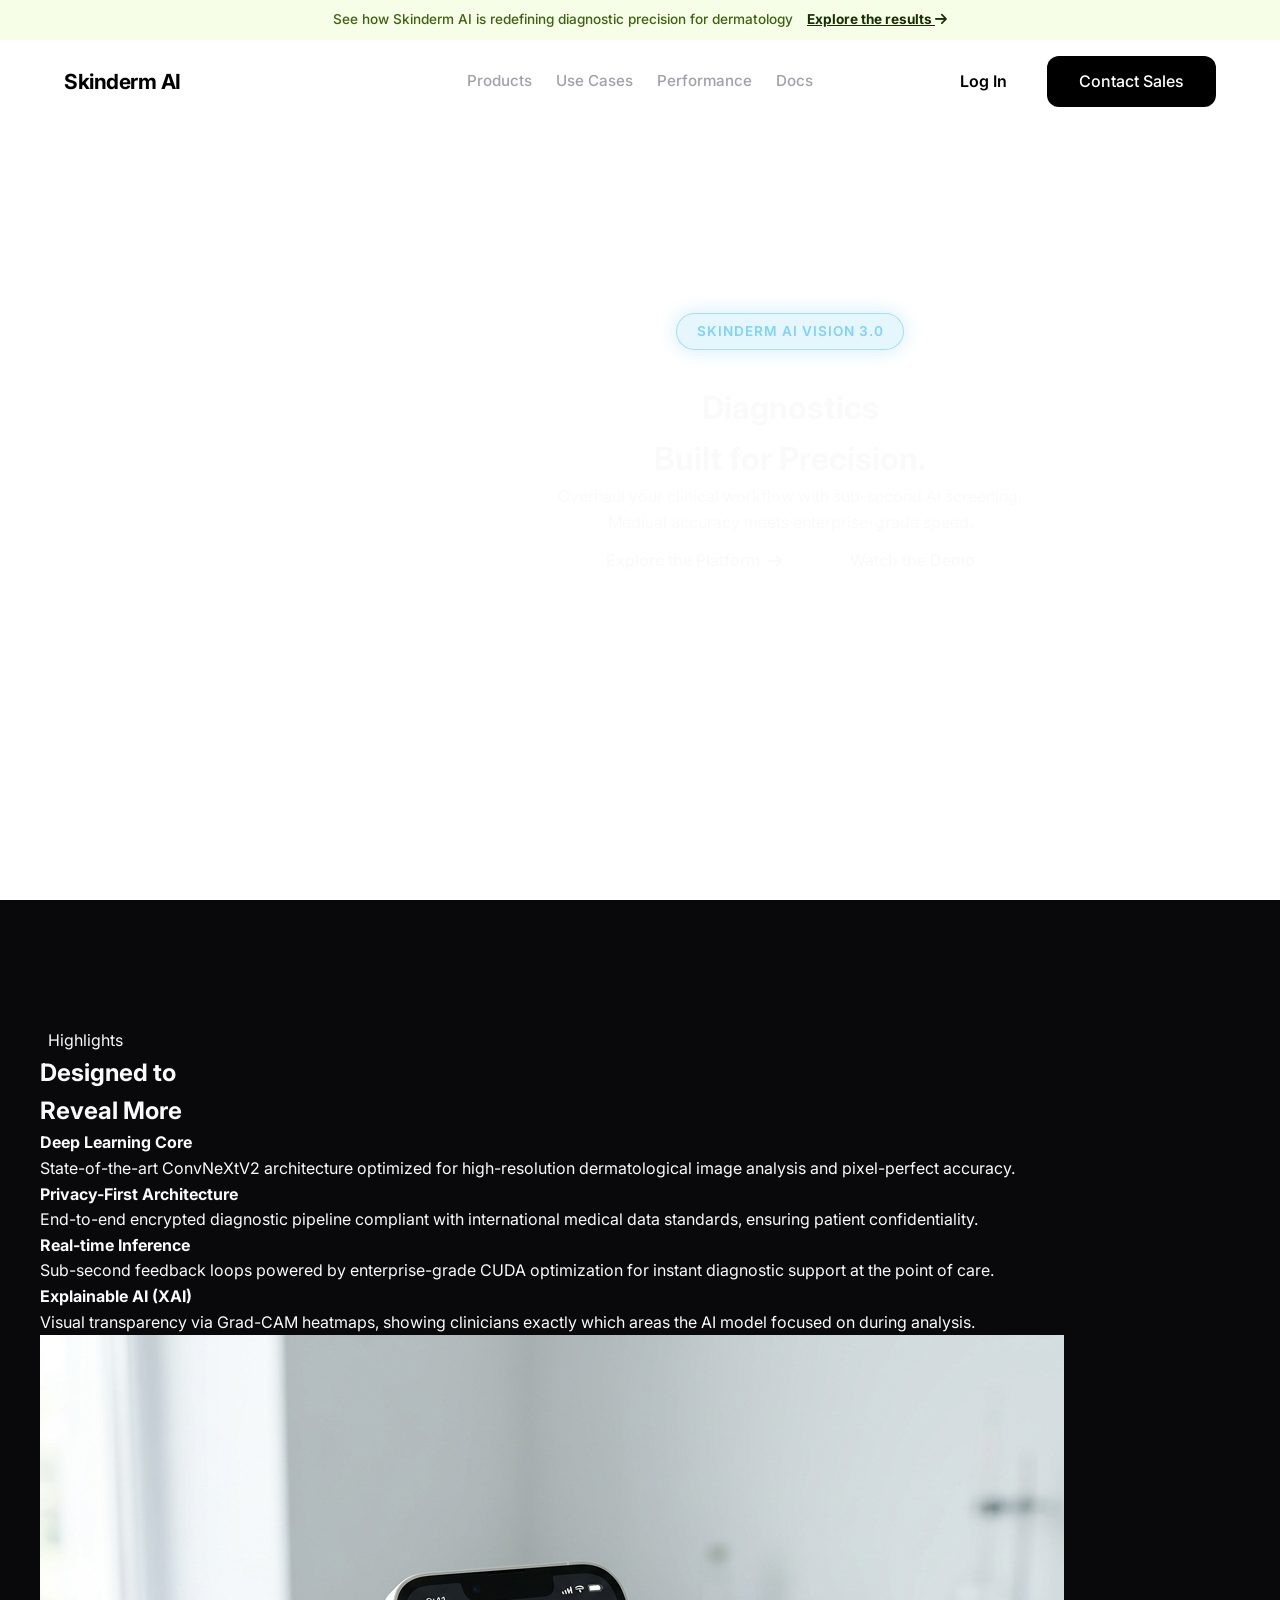
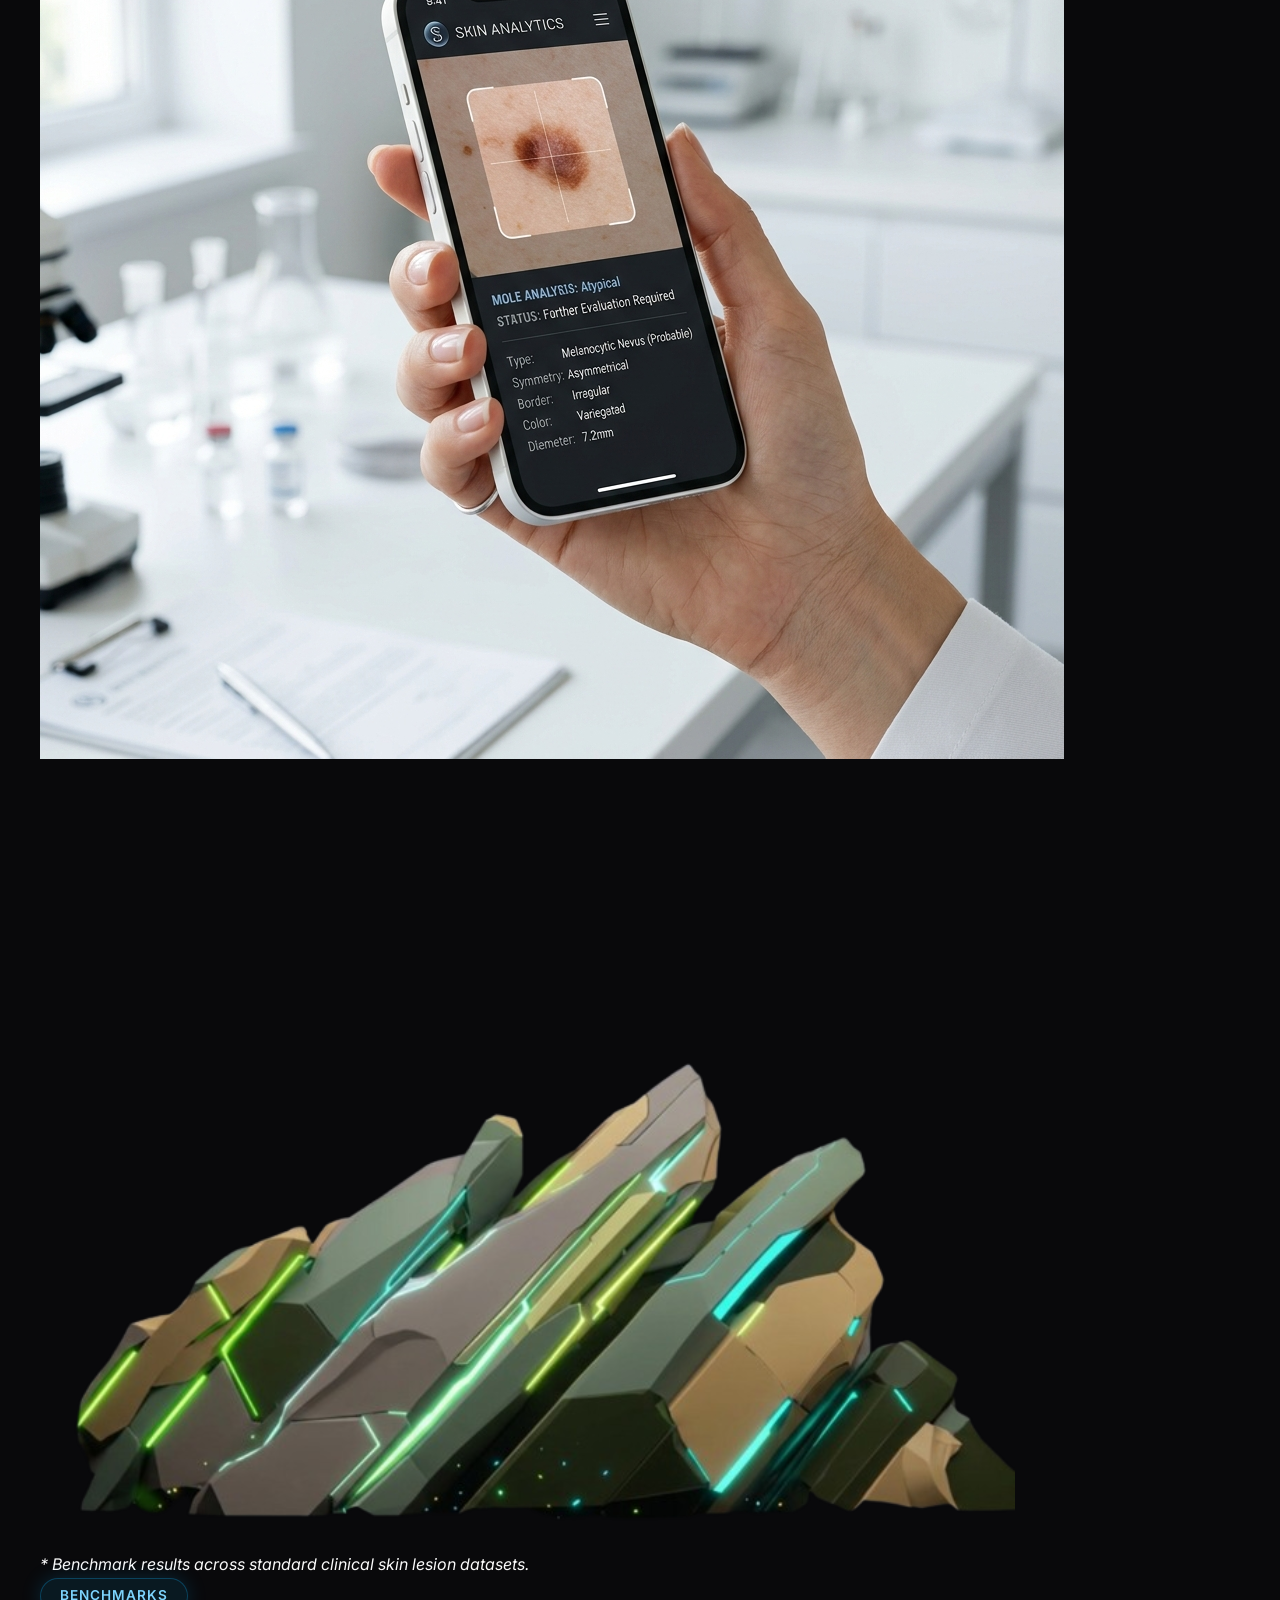
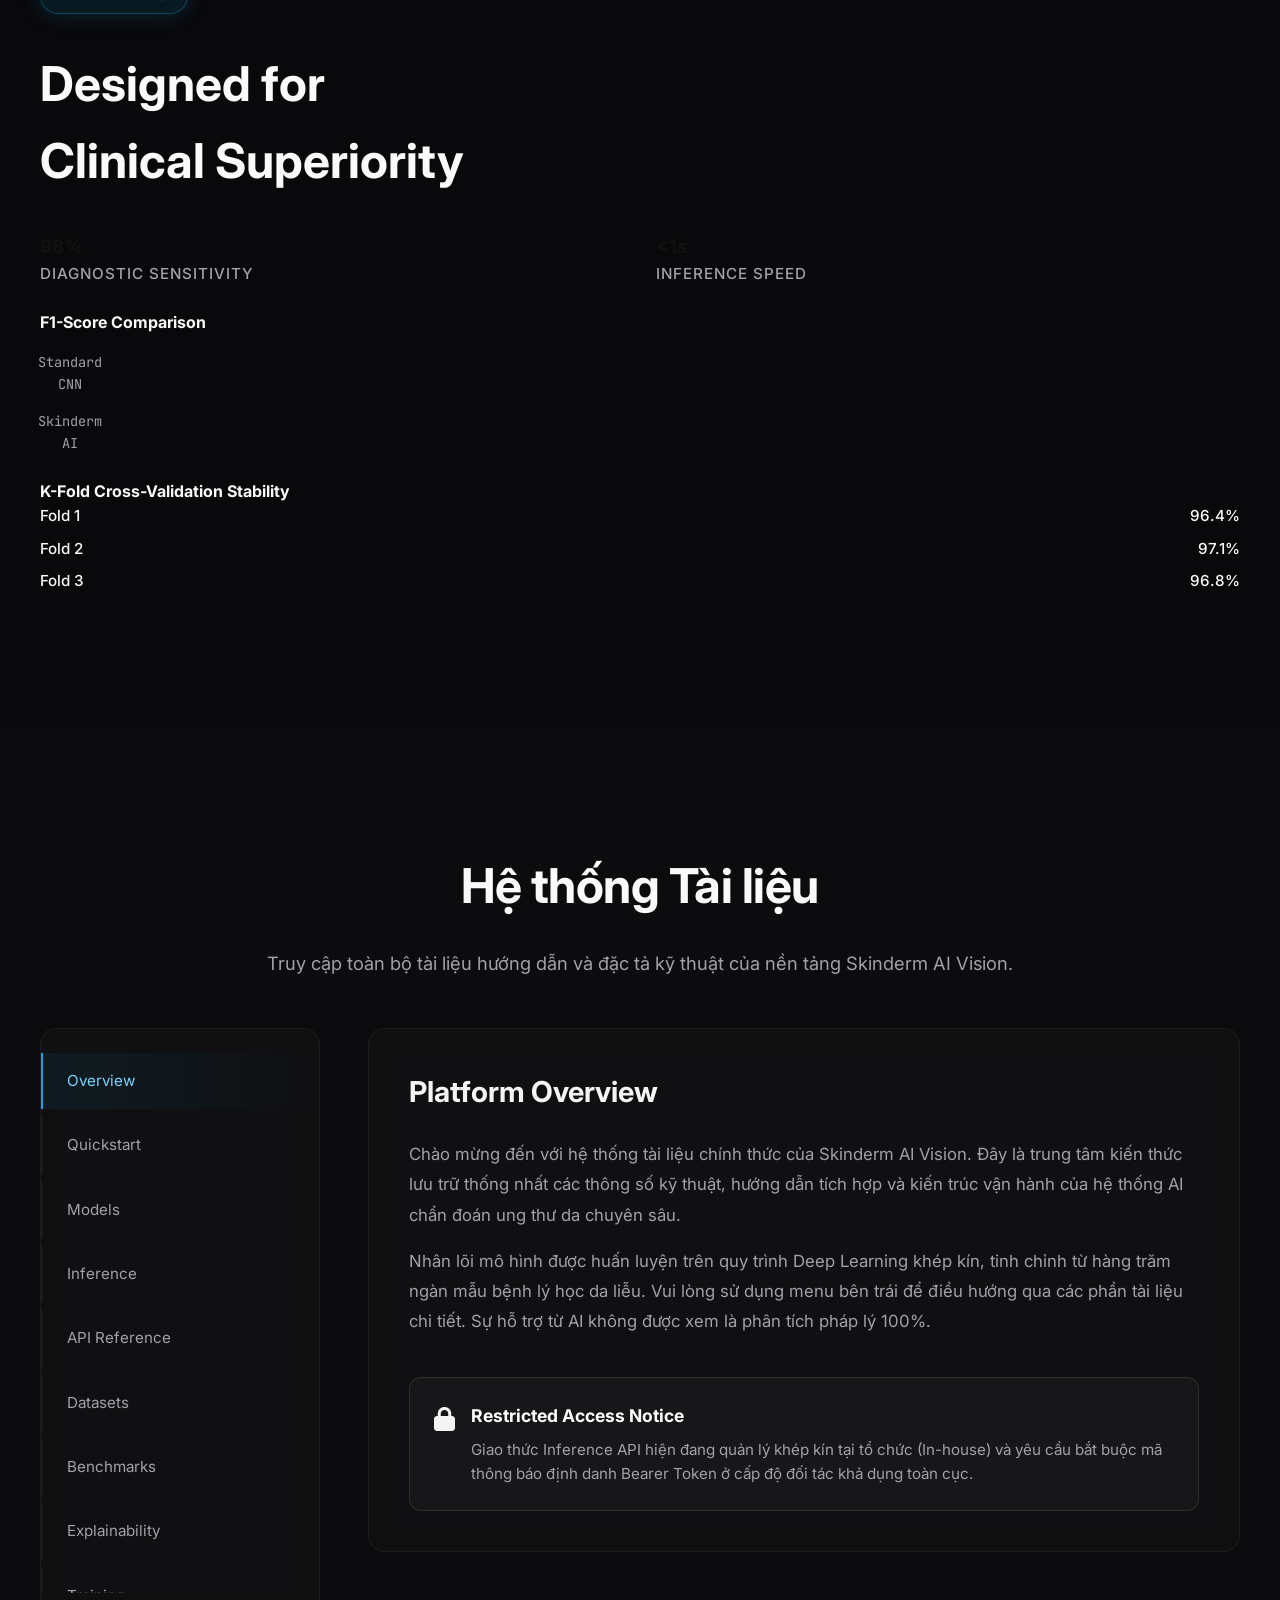
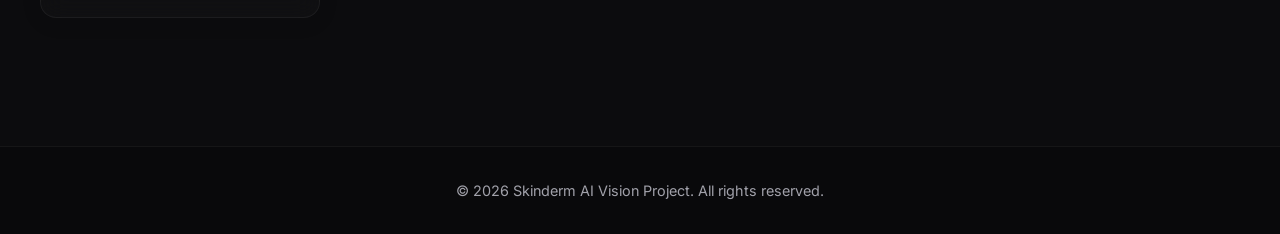
==== commit 1352f813: "feat: complete skinderm project implementation and resources" ====
--- a/frontend/intro/index.html
+++ b/frontend/intro/index.html
@@ -3,7 +3,7 @@
 <head>
     <meta charset="UTF-8">
     <meta name="viewport" content="width=device-width, initial-scale=1.0">
-    <title>DermAI Vision - Intelligent Skin Cancer Diagnostics</title>
+    <title>Skinderm AI Vision - Intelligent Skin Cancer Diagnostics</title>
     
     <!-- Google Fonts -->
     <link rel="preconnect" href="https://fonts.googleapis.com">
@@ -17,23 +17,28 @@
     <link rel="stylesheet" href="css/style.css">
 </head>
 <body>
-    <!-- Global Video Background -->
-    <div class="global-bg">
-        <video id="hero-video" class="hero-video" autoplay muted loop playsinline>
-            <source src="assets/video/AQMVmWr7PgDIS2h0qW_JdvofyWHQ7cpdu-B5Ozcn6JYbDQYwxaC8w4nMIDfQ5KLmfvNhby1kCQ-ObnNTNcZVgM-mAI3JYS0xgq61jTrDYUywImmwaN-jobUMpyTXo44Y.mp4" type="video/mp4">
-        </video>
-        <div class="hero-overlay"></div>
+    <!-- Announcement Bar -->
+    <div class="announcement-bar">
+        <p>See how Skinderm AI is redefining diagnostic precision for dermatology <a href="#">Explore the results <i class="fa-solid fa-arrow-right"></i></a></p>
     </div>
 
     <!-- Navbar -->
     <nav class="navbar">
         <div class="nav-container">
-            <a href="#" class="logo">DermAI <span>Vision</span></a>
-            <div class="nav-links">
-                <a href="#intro">Giới thiệu</a>
-                <a href="#features">Tính năng</a>
-                <a href="#evaluation">Hiệu năng</a>
-                <a href="#docs">Docs</a>
+            <div class="nav-left">
+                <a href="#" class="logo">Skinderm AI</a>
+            </div>
+            <div class="nav-center">
+                <div class="nav-links">
+                    <a href="#intro">Products</a>
+                    <a href="#features">Use Cases</a>
+                    <a href="#evaluation">Performance</a>
+                    <a href="#docs">Docs</a>
+                </div>
+            </div>
+            <div class="nav-right">
+                <a href="../auth.html" class="btn-text">Log In</a>
+                <a href="#" class="btn btn-dark">Contact Sales</a>
             </div>
         </div>
     </nav>
@@ -42,169 +47,159 @@
     <main>
         <!-- Hero Section -->
         <header id="hero" class="hero-section">
-            <div class="hero-content">
-                <h1 class="hero-title animate-on-scroll">
-                    Discover your new <br/>
-                    <span class="gradient-text">skin care AI assistant</span>
-                </h1>
-                <p class="hero-desc animate-on-scroll delay-1">
-                    From early screening to deep diagnostic analysis, we bring you the absolute latest in AI skin care. Discover everything you need to keep your skin healthy, protected, and beautifully radiant.
-                </p>
-                <div class="hero-actions animate-on-scroll delay-2">
-                    <a href="../app.html" class="btn btn-glow">
-                        Free Consultation <i class="fa-solid fa-arrow-right" style="margin-left: 10px; font-size: 0.9em;"></i>
-                    </a>
+            <div class="hero-bg-container">
+                <div class="hero-video-wrapper">
+                    <video id="hero-video" autoplay muted loop playsinline class="hero-video-player">
+                        <source src="assets/video/background_hero.mp4" type="video/mp4">
+                    </video>
+                    <div class="hero-video-overlay"></div>
+                </div>
+            </div>
+
+            <div class="container hero-container">
+                <div class="hero-content-modern text-center">
+                    <span class="badge hero-badge animate-on-scroll">Skinderm AI Vision 3.0</span>
+                    <h1 class="hero-title-main animate-on-scroll delay-1">
+                        Diagnostics <br/>
+                        <span class="font-sans">Built for Precision.</span>
+                    </h1>
+                    <p class="hero-desc-modern animate-on-scroll delay-2">
+                        Overhaul your clinical workflow with sub-second AI screening. <br/>
+                        Medical accuracy meets enterprise-grade speed.
+                    </p>
+                    <div class="hero-actions-modern animate-on-scroll delay-3">
+                        <a href="../app.html" class="btn btn-dark-liquid">Explore the Platform <i class="fa-solid fa-arrow-right"></i></a>
+                        <a href="#" class="btn btn-white-liquid">Watch the Demo</a>
+                    </div>
                 </div>
             </div>
             
-            <!-- Scroll Indicator -->
-            <div class="scroll-indicator">
-                <div class="mouse"></div>
-            </div>
+            <div class="hero-bottom-gradient"></div>
         </header>
 
-        <!-- Intro Section -->
-        <section id="intro" class="section intro-section">
-            <div class="container container-narrow text-center">
-                <h2 class="section-title animate-on-scroll">Sức mạnh của Trí tuệ Nhân tạo<br>trong Y tế Da liễu</h2>
-                <p class="section-desc animate-on-scroll delay-1">
-                    DermAI Vision được thiết kế để trở thành trợ lý đắc lực cho các bác sĩ da liễu và người dùng cá nhân trong việc sàng lọc tổn thương da từ giai đoạn sớm. Sử dụng Deep Learning, hệ thống có khả năng nhận diện các mô hình bất thường trên nốt ruồi với độ chính xác cao trên các tập dữ liệu y khoa chuẩn (ISIC Benchmark).
-                </p>
-                <p class="section-desc animate-on-scroll delay-2">
-                    Từ ứng dụng lâm sàng, hỗ trợ chẩn đoán cho đến nghiên cứu khoa học, DermAI thiết lập tiêu chuẩn mới về phân tích hình ảnh y yế, nhanh chóng và khách quan.
-                </p>
-                <div class="grid class-3 intro-stats animate-on-scroll delay-3">
-                    <div class="stat-item glass-card">
-                        <h3 class="stat-number gradient-text">98%</h3>
-                        <p class="stat-label">Độ nhạy phân loại</p>
-                    </div>
-                    <div class="stat-item glass-card">
-                        <h3 class="stat-number gradient-text">&lt;1s</h3>
-                        <p class="stat-label">Thời gian suy luận</p>
-                    </div>
-                    <div class="stat-item glass-card">
-                        <h3 class="stat-number gradient-text">22K</h3>
-                        <p class="stat-label">ImageNet Pretrained</p>
+        <!-- Highlights Section -->
+        <section id="features" class="section highlights-section">
+            <div class="container">
+                <div class="split-layout highlights-layout">
+                    <div class="highlights-content animate-on-scroll">
+                        <div class="highlights-label">
+                            <span class="dot"></span> Highlights
+                        </div>
+                        <h2 class="highlights-main-title">Designed to <br/>Reveal More</h2>
+                        
+                        <div class="highlights-list">
+                            <div class="highlight-item">
+                                <div class="hi-left">
+                                    <span class="hi-bullet"></span>
+                                    <h4>Deep Learning Core</h4>
+                                </div>
+                                <div class="hi-right">
+                                    <p>State-of-the-art ConvNeXtV2 architecture optimized for high-resolution dermatological image analysis and pixel-perfect accuracy.</p>
+                                </div>
+                            </div>
+                            
+                            <div class="highlight-item">
+                                <div class="hi-left">
+                                    <span class="hi-bullet"></span>
+                                    <h4>Privacy-First Architecture</h4>
+                                </div>
+                                <div class="hi-right">
+                                    <p>End-to-end encrypted diagnostic pipeline compliant with international medical data standards, ensuring patient confidentiality.</p>
+                                </div>
+                            </div>
+                            
+                            <div class="highlight-item">
+                                <div class="hi-left">
+                                    <span class="hi-bullet"></span>
+                                    <h4>Real-time Inference</h4>
+                                </div>
+                                <div class="hi-right">
+                                    <p>Sub-second feedback loops powered by enterprise-grade CUDA optimization for instant diagnostic support at the point of care.</p>
+                                </div>
+                            </div>
+                            
+                            <div class="highlight-item">
+                                <div class="hi-left">
+                                    <span class="hi-bullet"></span>
+                                    <h4>Explainable AI (XAI)</h4>
+                                </div>
+                                <div class="hi-right">
+                                    <p>Visual transparency via Grad-CAM heatmaps, showing clinicians exactly which areas the AI model focused on during analysis.</p>
+                                </div>
+                            </div>
+                        </div>
+                    </div>
+                    
+                    <div class="highlights-visual animate-on-scroll delay-2">
+                        <img src="../assets/img/use_case.png" alt="Skinderm AI Device" class="floating-visual">
                     </div>
                 </div>
             </div>
         </section>
 
-        <!-- Features Section -->
-        <section id="features" class="section">
+        <!-- Performance Section -->
+        <section id="evaluation" class="section performance-section">
             <div class="container">
-                <div class="text-center">
-                    <h2 class="section-title animate-on-scroll">Tính năng Cốt lõi của Hệ thống</h2>
-                    <p class="section-desc animate-on-scroll delay-1 container-narrow" style="margin: 0 auto 3rem auto;">
-                        Kiến trúc Deep Learning tiên tiến kết hợp cùng các kỹ thuật tối ưu hóa hiện đại nhất, mang lại hiệu suất vượt trội và độ tin cậy y khoa cao.
-                    </p>
-                </div>
-
-                <div class="grid class-3 features-grid">
-                    <div class="glass-card feature-card animate-on-scroll delay-1">
-                        <div class="feature-icon"><i class="fa-solid fa-microscope"></i></div>
-                        <h3>Phân tích Ảnh Da liễu AI</h3>
-                        <p>Xử lý hình ảnh nốt ruồi độ phân giải cao, nhận diện chi tiết các đặc trưng vi mô của tế bào da bệnh lý.</p>
+                <div class="split-layout performance-layout">
+                    <div class="performance-visual animate-on-scroll">
+                        <div class="visual-wrapper liquid-glass">
+                            <img src="../assets/img/rocky.png" alt="Performance Benchmark" class="performance-static-img">
+                            <div class="visual-overlay-gradient"></div>
+                        </div>
+                        <div class="performance-brief mt-4">
+                            <p><em>* Benchmark results across standard clinical skin lesion datasets.</em></p>
+                        </div>
                     </div>
                     
-                    <div class="glass-card feature-card animate-on-scroll delay-2">
-                        <div class="feature-icon"><i class="fa-solid fa-network-wired"></i></div>
-                        <h3>Kiến trúc ConvNeXtV2</h3>
-                        <p>Backbone mạnh mẽ kết hợp ưu điểm của CNN truyền thống và Transformer, pretrained trên ImageNet-22K.</p>
-                    </div>
-
-                    <div class="glass-card feature-card animate-on-scroll delay-3">
-                        <div class="feature-icon"><i class="fa-solid fa-bolt"></i></div>
-                        <h3>Suy luận tối ưu GPU</h3>
-                        <p>Sử dụng Mixed Precision (AMP) giúp phản hồi kết quả chẩn đoán gần như tức thì với tài nguyên được tối ưu tối đa.</p>
-                    </div>
-
-                    <div class="glass-card feature-card animate-on-scroll delay-1">
-                        <div class="feature-icon"><i class="fa-solid fa-chart-pie"></i></div>
-                        <h3>Đánh giá Đa Chỉ số</h3>
-                        <p>Theo dõi sát sao hiệu năng qua các metric y tế chuẩn xác cao như Macro F1 Score và ROC-AUC.</p>
-                    </div>
-
-                    <div class="glass-card feature-card animate-on-scroll delay-2">
-                        <div class="feature-icon"><i class="fa-solid fa-layer-group"></i></div>
-                        <h3>Stratified K-Fold CV</h3>
-                        <p>Cơ chế Cross-validation 3-folds giúp mô hình khái quát hóa cực tốt, ngăn chặn triệt để hiện tượng Overfitting.</p>
-                    </div>
-
-                    <div class="glass-card feature-card animate-on-scroll delay-3">
-                        <div class="feature-icon"><i class="fa-solid fa-wand-magic-sparkles"></i></div>
-                        <h3>Test-Time Augmentation</h3>
-                        <p>Tương tác đa biến thể ảnh (TTA) trong pha suy luận giúp củng cố và tăng cường độ tin cậy của kết quả dự đoán cuối cùng.</p>
-                    </div>
-                </div>
-            </div>
-        </section>
-
-        <!-- Các section tiếp theo sẽ phát triển ở đây -->
-
-        <!-- Evaluation Section -->
-        <section id="evaluation" class="section eval-section">
-            <div class="container">
-                <div class="text-center">
-                    <h2 class="section-title animate-on-scroll">Đánh Giá Hiệu Năng</h2>
-                    <p class="section-desc animate-on-scroll delay-1 container-narrow" style="margin: 0 auto 3rem auto;">
-                        Hiệu năng phân loại tổn thương da vượt trội, được chứng minh qua đánh giá chéo đa biến trên tập dữ liệu benchmark.
-                    </p>
-                </div>
-
-                <div class="grid class-2 animate-on-scroll delay-2">
-                    <div class="glass-card">
-                        <h3 style="margin-bottom: 2rem; color: var(--titanium-light); font-weight: 400; letter-spacing: 0.5px;">Phân tích F1 & AUC Metric</h3>
+                    <div class="performance-content animate-on-scroll delay-1">
+                        <span class="badge">Benchmarks</span>
+                        <h2 class="highlights-main-title" style="font-size: 3rem; margin-bottom: 2rem;">Designed for <br/>Clinical Superiority</h2>
                         
-                        <div class="v-chart-container">
-                            <div class="v-chart-col">
-                                <div class="v-value">89%</div>
-                                <div class="v-bar-wrapper">
-                                    <div class="v-bar fill-muted animate" style="height: 89%;"></div>
-                                </div>
-                                <div class="v-label">Std<br/>384px</div>
-                            </div>
-                            <div class="v-chart-col">
-                                <div class="v-value">95%</div>
-                                <div class="v-bar-wrapper">
-                                    <div class="v-bar fill-accent animate" style="height: 95%;"></div>
-                                </div>
-                                <div class="v-label">Pro<br/>448px</div>
-                            </div>
-                            <div class="v-chart-col" style="margin-left: 1rem; border-left: 1px dashed rgba(255,255,255,0.05); padding-left: 1.5rem;">
-                                <div class="v-value">95%</div>
-                                <div class="v-bar-wrapper">
-                                    <div class="v-bar fill-muted animate" style="height: 95%;"></div>
-                                </div>
-                                <div class="v-label">No<br/>TTA</div>
-                            </div>
-                            <div class="v-chart-col">
-                                <div class="v-value">98%</div>
-                                <div class="v-bar-wrapper">
-                                    <div class="v-bar fill-accent animate" style="height: 98%;"></div>
-                                </div>
-                                <div class="v-label">With<br/>TTA</div>
-                            </div>
-                        </div>
-                    </div>
-
-                    <div class="glass-card">
-                        <h3 style="margin-bottom: 2rem; color: var(--titanium-light); font-weight: 400; letter-spacing: 0.5px;">Độ ổn định K-Fold</h3>
-                        <div class="fold-stats">
-                            <div class="fold-item">
-                                <div class="fold-header"><span>Fold 1</span><span>96.4%</span></div>
-                                <div class="progress-bar"><div class="progress-fill" style="width: 96.4%;"></div></div>
-                            </div>
-                            <div class="fold-item">
-                                <div class="fold-header"><span>Fold 2</span><span>97.1%</span></div>
-                                <div class="progress-bar"><div class="progress-fill" style="width: 97.1%;"></div></div>
-                            </div>
-                            <div class="fold-item">
-                                <div class="fold-header"><span>Fold 3</span><span>96.8%</span></div>
-                                <div class="progress-bar"><div class="progress-fill" style="width: 96.8%;"></div></div>
-                            </div>
-                        </div>
-                        <p class="stability-note mt-4"><em>* Độ lệch chuẩn chỉ ±0.35%, chứng tỏ mô hình học được các đặc trưng thực sự thay vì ghi nhớ (overfitting) các mẫu cá biệt.</em></p>
+                        <!-- Top Stats -->
+                        <div class="grid class-2 stats-grid-mini">
+                            <div class="stat-box">
+                                <h3 class="stat-value gradient-text">98%</h3>
+                                <p class="stat-label">Diagnostic Sensitivity</p>
+                            </div>
+                            <div class="stat-box">
+                                <h3 class="stat-value gradient-text">&lt;1s</h3>
+                                <p class="stat-label">Inference Speed</p>
+                            </div>
+                        </div>
+
+                        <!-- Comparison Chart -->
+                        <div class="chart-section mt-4">
+                            <h4 class="chart-title-sm">F1-Score Comparison</h4>
+                            <div class="v-chart-container-mini">
+                                <div class="v-chart-col">
+                                    <div class="v-bar fill-muted" style="height: 72%;"></div>
+                                    <div class="v-label">Standard CNN</div>
+                                </div>
+                                <div class="v-chart-col">
+                                    <div class="v-bar fill-accent" style="height: 98%;"></div>
+                                    <div class="v-label">Skinderm AI</div>
+                                </div>
+                            </div>
+                        </div>
+
+                        <!-- Stability Bars -->
+                        <div class="stability-section mt-4">
+                            <h4 class="chart-title-sm">K-Fold Cross-Validation Stability</h4>
+                            <div class="fold-stats-mini">
+                                <div class="fold-item">
+                                    <div class="fold-header"><span>Fold 1</span><span>96.4%</span></div>
+                                    <div class="progress-bar-mini"><div class="progress-fill" style="width: 96.4%;"></div></div>
+                                </div>
+                                <div class="fold-item">
+                                    <div class="fold-header"><span>Fold 2</span><span>97.1%</span></div>
+                                    <div class="progress-bar-mini"><div class="progress-fill" style="width: 97.1%;"></div></div>
+                                </div>
+                                <div class="fold-item">
+                                    <div class="fold-header"><span>Fold 3</span><span>96.8%</span></div>
+                                    <div class="progress-bar-mini"><div class="progress-fill" style="width: 96.8%;"></div></div>
+                                </div>
+                            </div>
+                        </div>
                     </div>
                 </div>
             </div>
@@ -216,7 +211,7 @@
                 <div class="text-center">
                     <h2 class="section-title animate-on-scroll">Hệ thống Tài liệu</h2>
                     <p class="section-desc animate-on-scroll delay-1" style="margin: 0 auto 3rem auto; max-width: 800px;">
-                        Truy cập toàn bộ tài liệu hướng dẫn và đặc tả kỹ thuật của nền tảng DermAI Vision.
+                        Truy cập toàn bộ tài liệu hướng dẫn và đặc tả kỹ thuật của nền tảng Skinderm AI Vision.
                     </p>
                 </div>
 
@@ -246,7 +241,7 @@
                         <div id="doc-overview" class="doc-pane active" style="display: block;">
                             <h3 style="margin-bottom: 1.5rem; color: var(--titanium-light); font-size: 1.8rem;">Platform Overview</h3>
                             <p style="color: var(--text-secondary); line-height: 1.8; margin-bottom: 1rem; font-size: 1.05rem;">
-                                Chào mừng đến với hệ thống tài liệu chính thức của DermAI Vision. Đây là trung tâm kiến thức lưu trữ thống nhất các thông số kỹ thuật, hướng dẫn tích hợp và kiến trúc vận hành của hệ thống AI chẩn đoán ung thư da chuyên sâu.
+                                Chào mừng đến với hệ thống tài liệu chính thức của Skinderm AI Vision. Đây là trung tâm kiến thức lưu trữ thống nhất các thông số kỹ thuật, hướng dẫn tích hợp và kiến trúc vận hành của hệ thống AI chẩn đoán ung thư da chuyên sâu.
                             </p>
                             <p style="color: var(--text-secondary); line-height: 1.8; font-size: 1.05rem;">
                                 Nhân lõi mô hình được huấn luyện trên quy trình Deep Learning khép kín, tinh chỉnh từ hàng trăm ngàn mẫu bệnh lý học da liễu. Vui lòng sử dụng menu bên trái để điều hướng qua các phần tài liệu chi tiết. Sự hỗ trợ từ AI không được xem là phân tích pháp lý 100%.
@@ -393,7 +388,7 @@
 
         <!-- Footer -->
         <footer style="text-align: center; padding: 2rem; border-top: 1px solid rgba(255,255,255,0.05); color: var(--text-secondary); font-size: 0.9rem;">
-            <p>&copy; 2026 DermAI Vision Project. All rights reserved.</p>
+            <p>&copy; 2026 Skinderm AI Vision Project. All rights reserved.</p>
         </footer>
     </main>
 
--- a/frontend/intro/css/style.css
+++ b/frontend/intro/css/style.css
@@ -1,3 +1,20 @@
+:root {
+    /* Backgrounds */
+    --bg-main: #0A0A0C; /* Đen có chút ánh xanh/tím siêu nhẹ */
+    --bg-secondary: rgba(255, 255, 255, 0.02);
+    
+    /* Text */
+    --text-primary: #F5F5F7; /* Trắng sữa của Apple */
+    --text-secondary: #86868B; /* Xám đặc trưng của thiết bị Apple */
+    
+    /* Accents - Dùng cho các điểm nhấn */
+    --accent-glow: rgba(168, 237, 213, 0.4); /* Xanh của Skinderm */
+    
+    /* Font (Vô cùng quan trọng) */
+    --font-sans: 'Inter', -apple-system, BlinkMacSystemFont, sans-serif;
+    --font-mono: 'JetBrains Mono', monospace;
+}
+
 /* =========================================
    VARIABLES & DESIGN TOKENS
    ========================================= */
@@ -85,65 +102,77 @@
    ========================================= */
 .navbar {
     position: fixed;
-    top: 20px;
-    left: 50%;
-    transform: translateX(-50%);
-    width: 90%;
-    max-width: 1000px;
+    top: 40px; /* Offset for announcement bar */
+    left: 0;
+    width: 100%;
     z-index: 1000;
-    background: rgba(255, 255, 255, 0.05);
-    backdrop-filter: blur(16px);
-    -webkit-backdrop-filter: blur(16px);
-    border: 1px solid rgba(255, 255, 255, 0.1);
-    border-radius: 50px;
-    box-shadow: 0 8px 32px rgba(0, 0, 0, 0.2);
+    background: transparent;
     transition: var(--transition-smooth);
-    /* Entry animation */
-    animation: slideDownNav 1s cubic-bezier(0.16, 1, 0.3, 1) 0.5s both;
+}
+
+.announcement-bar {
+    position: fixed;
+    top: 0;
+    left: 0;
+    width: 100%;
+    height: 40px;
+    background: #f7fee7; /* Very light lime */
+    display: flex;
+    align-items: center;
+    justify-content: center;
+    z-index: 1100;
+    font-size: 0.85rem;
+    color: #3f6212;
+    font-weight: 500;
+}
+
+.announcement-bar a {
+    margin-left: 10px;
+    color: #1a2e05;
+    font-weight: 700;
+    text-decoration: underline;
 }
 
 @keyframes slideDownNav {
-    from { transform: translate(-50%, -100px); opacity: 0; }
-    to { transform: translate(-50%, 0); opacity: 1; }
+    from { transform: translateY(-100px); opacity: 0; }
+    to { transform: translateY(0); opacity: 1; }
 }
 
 .nav-container {
-    padding: 0.8rem 2rem;
+    padding: 1rem 5%;
     display: flex;
     justify-content: space-between;
     align-items: center;
+    width: 100%;
+}
+
+.nav-left, .nav-right {
+    flex: 1;
+}
+
+.nav-center {
+    flex: 2;
+    display: flex;
+    justify-content: center;
+}
+
+.nav-right {
+    display: flex;
+    justify-content: flex-end;
+    gap: 1.5rem;
+    align-items: center;
 }
 
 .logo {
-    font-size: 1.5rem;
+    font-size: 1.3rem;
     font-weight: 700;
     letter-spacing: -0.5px;
-    display: inline-block;
-    transition: transform 0.3s ease;
-}
-
-.logo:hover {
-    transform: scale(1.05);
-}
-
-.logo span {
-    font-weight: 300;
-    color: var(--medical-blue-light);
-    background: linear-gradient(90deg, var(--titanium-light), var(--medical-blue-light), var(--titanium-light));
-    background-size: 200% auto;
-    -webkit-background-clip: text;
-    background-clip: text;
-    -webkit-text-fill-color: transparent;
-    animation: shineText 4s linear infinite;
-}
-
-@keyframes shineText {
-    to { background-position: 200% center; }
+    color: #000; /* Dark logo as in image */
 }
 
 .nav-links {
     display: flex;
-    gap: 2rem;
+    gap: 1.5rem;
     align-items: center;
 }
 
@@ -218,17 +247,16 @@
 }
 
 /* =========================================
-   GLOBAL VIDEO BACKGROUND
-   ========================================= */
-.global-bg {
-    position: fixed;
+   HERO BACKGROUND (LOCALIZED)
+   ========================================= */
+.hero-bg {
+    position: absolute;
     top: 0;
     left: 0;
-    width: 100vw;
-    height: 100vh;
-    z-index: -2;
+    width: 100%;
+    height: 100%;
+    z-index: -1;
     overflow: hidden;
-    pointer-events: none; /* Add this to ensure it doesn't block interactions */
 }
 
 .hero-video {
@@ -241,7 +269,6 @@
     height: auto;
     transform: translate(-50%, -50%);
     object-fit: cover;
-    opacity: 0.85; /* Làm rực rỡ và sáng hơn so với cũ (0.6) */
 }
 
 .hero-overlay {
@@ -250,11 +277,8 @@
     left: 0;
     width: 100%;
     height: 100%;
-    /* Gradient slightly darker on the left to pop the text */
-    background: linear-gradient(90deg, rgba(0,0,0,0.35) 0%, rgba(0,0,0,0.05) 50%, transparent 100%);
-    backdrop-filter: blur(2px); /* Very subtle blur for text clarity */
-    -webkit-backdrop-filter: blur(2px);
-    pointer-events: none; /* Ensure overlay doesn't block clicks */
+    background: radial-gradient(circle, transparent 0%, rgba(255,255,255,0.8) 100%);
+    pointer-events: none;
 }
 
 /* =========================================
@@ -266,27 +290,15 @@
     width: 100vw;
     display: flex;
     align-items: center;
-    justify-content: flex-start; /* Aligned to left like sample */
-    padding-left: 8%; /* Spacing from edge */
+    justify-content: center; /* Centered */
+    text-align: center;
     overflow: hidden;
-}
-
-/* Subtle line at the bottom of hero like sample image */
-.hero-section::after {
-    content: '';
-    position: absolute;
-    bottom: 80px;
-    left: 8%;
-    right: 8%;
-    height: 1px;
-    background: rgba(255, 255, 255, 0.15);
+    background: #fff; /* Fallback */
+}
+
+.hero-content {
     z-index: 1;
-}
-
-.hero-content {
-    text-align: left; /* Text alignment left */
-    z-index: 1;
-    max-width: 650px;
+    max-width: 800px;
     padding: 0 2rem;
 }
 
@@ -306,24 +318,19 @@
 }
 
 .hero-title {
-    font-size: clamp(3rem, 7vw, 5.5rem);
-    font-weight: 600;
-    line-height: 1.05;
+    font-size: clamp(3.5rem, 8vw, 6.5rem);
+    font-weight: 500; /* Cleaner weight as in image */
+    line-height: 1;
     margin-bottom: 2rem;
-    letter-spacing: -2px;
-    color: #ffffff; /* Pure white for maximum impact */
-    /* Stronger, more refined shadow for readability on bright backgrounds */
-    text-shadow: 0 4px 30px rgba(0,0,0,0.3), 0 0 100px rgba(0,0,0,0.1); 
+    letter-spacing: -3px;
+    color: #111; /* Dark text for light bg */
 }
 
 .gradient-text {
-    /* Subtle warm white gradient to match skin-care aesthetic */
-    background: linear-gradient(135deg, #ffffff 0%, #fff0e6 100%);
-    -webkit-background-clip: text;
-    background-clip: text;
-    -webkit-text-fill-color: transparent;
-    display: inline-block;
-    filter: drop-shadow(0 2px 10px rgba(0,0,0,0.1));
+    color: #111;
+    background: none;
+    -webkit-text-fill-color: initial;
+    display: inline;
 }
 
 .cursor {
@@ -340,21 +347,42 @@
 }
 
 .hero-desc {
-    font-size: clamp(1rem, 2vw, 1.1rem);
-    color: #ffffff; /* High contrast white */
-    opacity: 0.95;
-    margin-bottom: 3.5rem;
-    max-width: 500px;
-    text-shadow: 0 2px 15px rgba(0,0,0,0.4); /* Added visibility shadow */
-    line-height: 1.7;
+    font-size: 1.25rem;
+    color: #444; 
+    margin-bottom: 3rem;
+    max-width: 650px;
+    line-height: 1.5;
     font-weight: 400;
 }
 
 .hero-actions {
     display: flex;
-    gap: 1.5rem;
-    justify-content: flex-start; /* Actions also left-aligned */
+    gap: 1rem;
+    justify-content: center;
     flex-wrap: wrap;
+}
+
+.btn-dark {
+    background: #000;
+    color: #fff;
+    padding: 1rem 2rem;
+    border-radius: 50px;
+    font-weight: 600;
+}
+
+.btn-white {
+    background: #fff;
+    color: #000;
+    border: 1px solid #ddd;
+    padding: 1rem 2rem;
+    border-radius: 50px;
+    font-weight: 600;
+}
+
+.btn-text {
+    color: #000;
+    font-weight: 600;
+    padding: 0.5rem 1rem;
 }
 
 .btn {
@@ -1083,4 +1111,4 @@
     .prediction-box {
         grid-column: span 1;
     }
-}
+}
